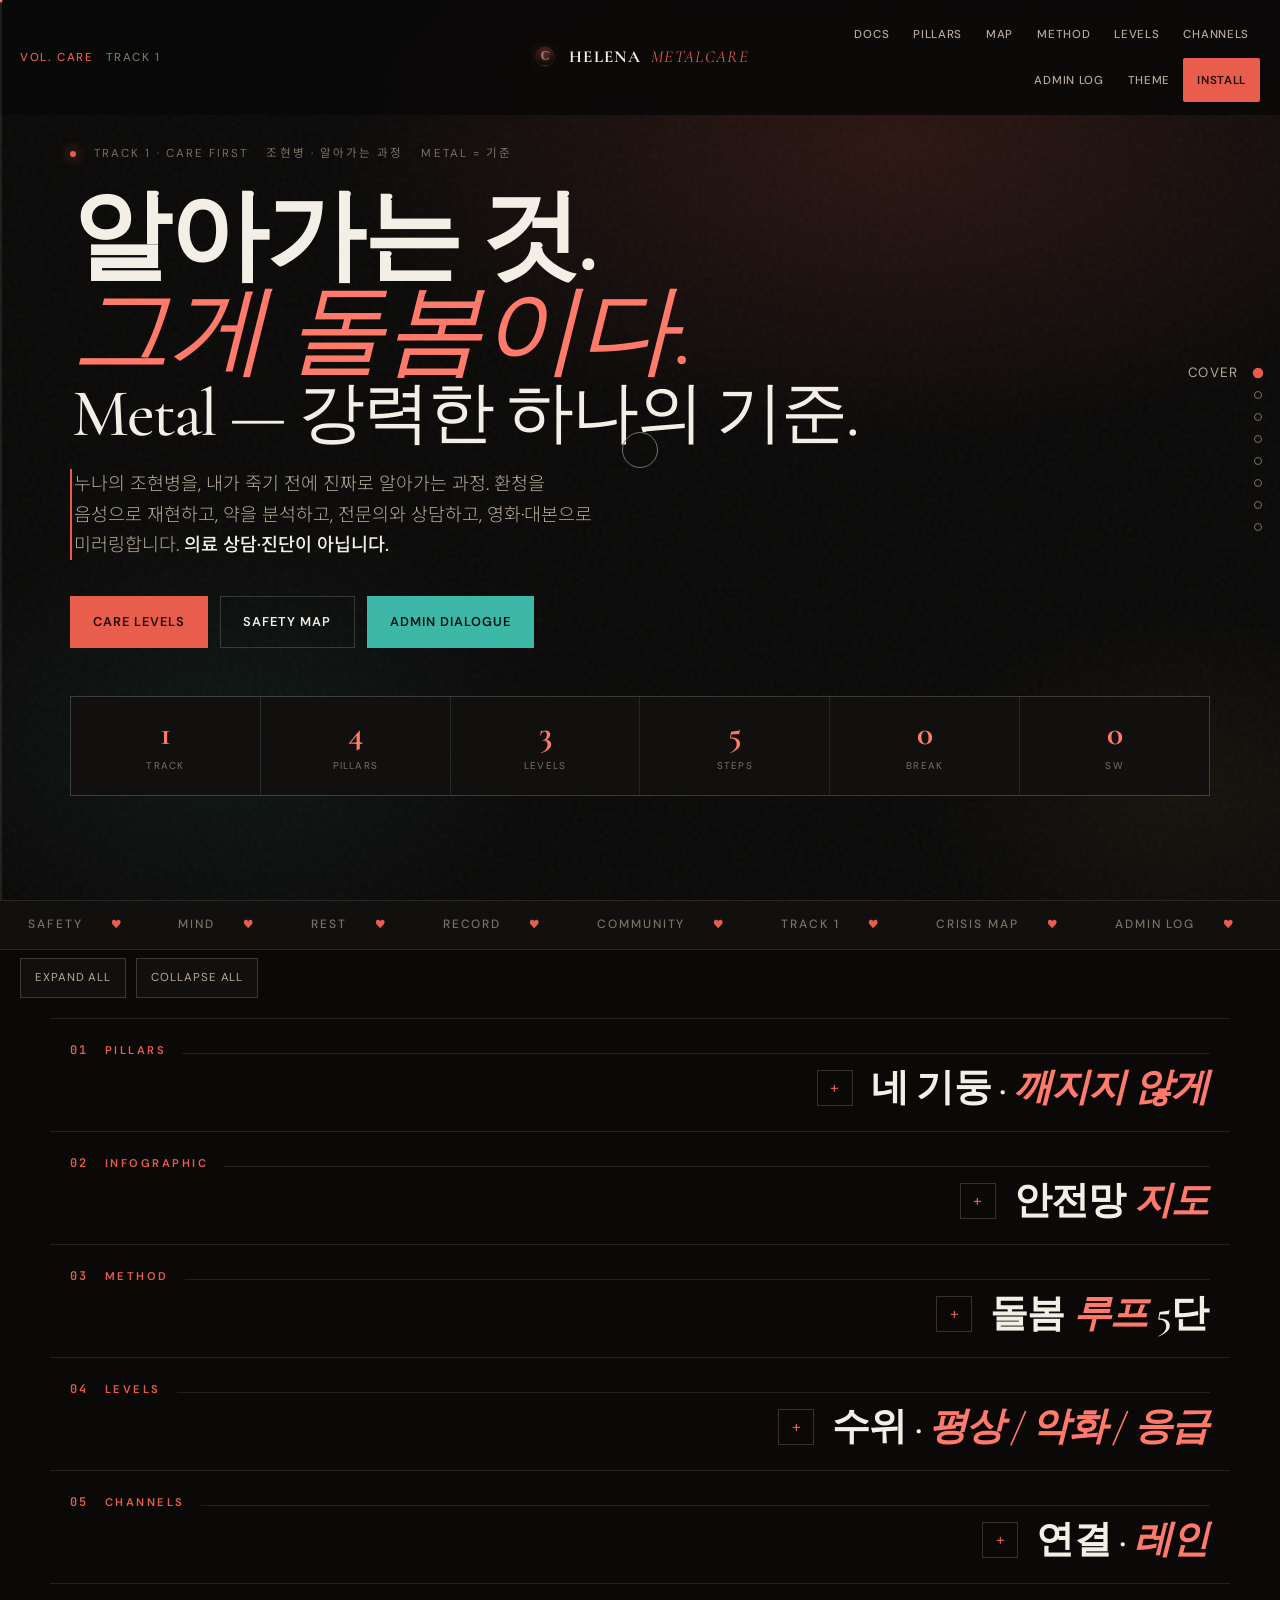
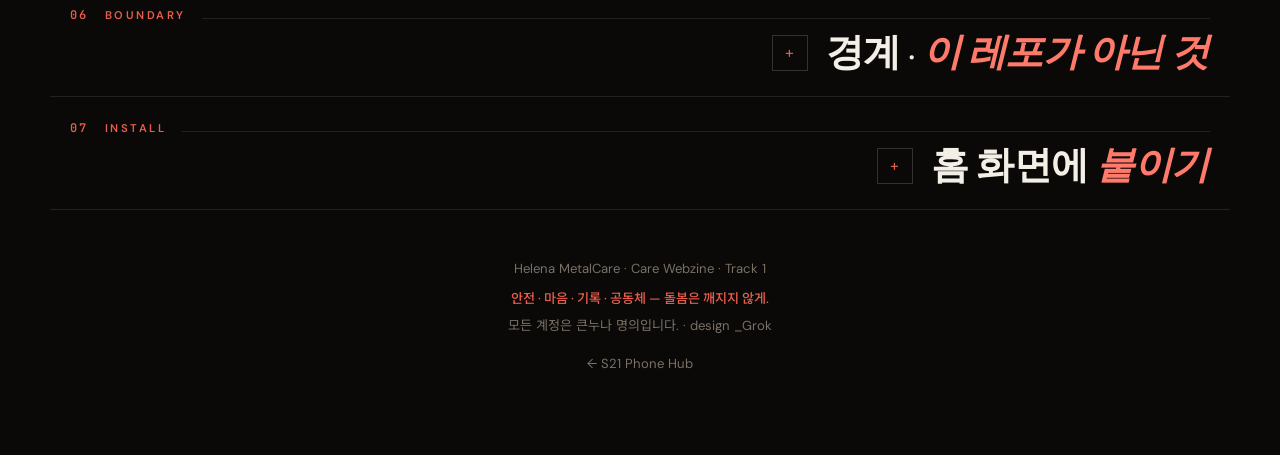
==== index.html @ 6292e877 "seo: llms.txt · robots.txt · sitemap.xml + canonical (LLM/meta 노출 배선)" ====
<!DOCTYPE html>
<html lang="ko" data-theme="dark">
<head>
<meta charset="UTF-8">
<meta name="viewport" content="width=device-width, initial-scale=1.0">
<meta name="description" content="Helena MetalCare — 누나의 조현병을 죽기 전에 진짜로 알아가는 과정. 환청을 음성으로, 약·전문의 상담·뷰티풀마인드 미러링·환자 대본. Metal = 금속처럼 강력한 하나의 기준. 의료 상담이 아닙니다.">
<meta name="theme-color" content="#0a0908" media="(prefers-color-scheme: dark)">
<meta name="theme-color" content="#f7f1e6" media="(prefers-color-scheme: light)">
<meta name="color-scheme" content="dark light">
<meta name="application-name" content="Helena MetalCare">
<meta name="mobile-web-app-capable" content="yes">
<meta name="apple-mobile-web-app-capable" content="yes">
<meta name="apple-mobile-web-app-status-bar-style" content="black-translucent">
<meta name="apple-mobile-web-app-title" content="MetalCare">
<meta name="msapplication-TileColor" content="#0a0908">
<meta name="msapplication-TileImage" content="icons/icon-192.png">
<meta property="og:title" content="Helena MetalCare — 조현병을 알아가는 웹진">
<meta property="og:description" content="누나의 조현병을 진짜로 알아가는 과정. 환청을 음성으로, 약·전문의 상담·미러링·대본. Metal = 강력한 하나의 기준. 의료 상담이 아닙니다.">
<meta property="og:image" content="https://helena751107.github.io/helena-metalcare/assets/social-preview.jpg">
<meta property="og:type" content="website">
<title>Helena MetalCare — 조현병을 알아가는 웹진</title>
<link rel="canonical" href="https://helena751107.github.io/helena-metalcare/">
<link rel="manifest" href="site.webmanifest">
<link rel="icon" href="icons/favicon-32.png" type="image/png" sizes="32x32">
<link rel="icon" href="icons/favicon-16.png" type="image/png" sizes="16x16">
<link rel="icon" href="icons/icon.svg" type="image/svg+xml">
<link rel="apple-touch-icon" href="icons/apple-touch-icon.png" sizes="180x180">
<link rel="mask-icon" href="icons/icon.svg" color="#e85d4c">
<link rel="preconnect" href="https://fonts.googleapis.com">
<link rel="preconnect" href="https://fonts.gstatic.com" crossorigin>
<link href="https://fonts.googleapis.com/css2?family=Cormorant+Garamond:ital,wght@0,400;0,600;0,700;1,400;1,600&family=DM+Sans:ital,opsz,wght@0,9..40,300;0,9..40,400;0,9..40,500;0,9..40,600;0,9..40,700;1,9..40,400&family=JetBrains+Mono:wght@400;500&family=Noto+Sans+KR:wght@300;400;500;700&display=swap" rel="stylesheet">
<style>
/* HELENA METALCARE — A-grade care webzine · coral accent · Track 1 */
:root{
  --ink:#f4efe6;--ink-dim:#b5a999;--ink-mute:#7a7064;
  --paper:#0a0908;--paper-2:#12100e;--paper-3:#1a1714;
  --rule:rgba(244,239,230,.1);--rule-strong:rgba(244,239,230,.18);
  --gold:#d4a84b;--gold-bright:#f0c75e;--coral:#e85d4c;--coral-bright:#ff7a6a;
  --teal:#3db8a8;--lilac:#8b7cf0;
  --serif:'Cormorant Garamond','Times New Roman',serif;
  --sans:'DM Sans','Noto Sans KR',system-ui,sans-serif;
  --mono:'JetBrains Mono',ui-monospace,monospace;
  --max:1180px;--ease:cubic-bezier(.16,1,.3,1);--accent:var(--coral);
}
[data-theme="light"]{
  --ink:#1a1510;--ink-dim:#5c5348;--ink-mute:#8a8074;
  --paper:#f7f1e6;--paper-2:#efe8db;--paper-3:#fffdf8;
  --rule:rgba(26,21,16,.1);--rule-strong:rgba(26,21,16,.18);
}
*,*::before,*::after{box-sizing:border-box;margin:0;padding:0}
html{scroll-behavior:smooth;-webkit-text-size-adjust:100%}
body{font-family:var(--sans);background:var(--paper);color:var(--ink);line-height:1.65;overflow-x:hidden;-webkit-font-smoothing:antialiased;cursor:none}
@media(pointer:coarse){body{cursor:auto}.cursor,.cursor-dot{display:none!important}}
a{color:inherit;text-decoration:none}
button{font:inherit;color:inherit;background:none;border:none;cursor:none}
@media(pointer:coarse){button{cursor:pointer}}
::selection{background:var(--coral);color:#1a0a08}

.cursor,.cursor-dot{position:fixed;top:0;left:0;pointer-events:none;z-index:9999;border-radius:50%;transform:translate(-50%,-50%);transition:width .25s var(--ease),height .25s var(--ease),border-color .25s;mix-blend-mode:difference}
.cursor{width:36px;height:36px;border:1px solid rgba(244,239,230,.55);opacity:.85}
.cursor.hover{width:56px;height:56px;border-color:var(--coral-bright)}
.cursor-dot{width:5px;height:5px;background:var(--coral-bright);mix-blend-mode:normal}

.spine{position:fixed;left:0;top:0;bottom:0;width:3px;z-index:200;background:var(--rule)}
.spine-fill{width:100%;height:0%;background:linear-gradient(180deg,var(--coral),var(--gold),var(--teal));transition:height .1s linear}

.masthead{position:fixed;top:0;left:0;right:0;z-index:150;display:grid;grid-template-columns:1fr auto 1fr;align-items:center;gap:12px;padding:12px clamp(14px,3vw,36px);padding-top:max(12px,env(safe-area-inset-top));padding-left:max(16px,calc(env(safe-area-inset-left,0px) + 12px));padding-right:max(16px,calc(env(safe-area-inset-right,0px) + 12px));background:color-mix(in srgb,var(--paper) 88%,transparent);backdrop-filter:blur(16px) saturate(1.2);-webkit-backdrop-filter:blur(16px) saturate(1.2);border-bottom:1px solid transparent;transition:border-color .3s;min-height:56px}
.masthead.scrolled{border-bottom-color:var(--rule)}
.mast-left{display:flex;align-items:center;gap:12px;font-size:.72rem;letter-spacing:.14em;text-transform:uppercase;color:var(--ink-mute);font-weight:500}
.mast-left .issue{color:var(--coral)}
.mast-brand{justify-self:center;font-family:var(--serif);font-size:1.05rem;font-weight:700;letter-spacing:.08em;text-transform:uppercase;white-space:nowrap;display:flex;align-items:center;gap:10px}
.mast-brand img{width:28px;height:28px;border-radius:6px}
.mast-brand em{font-style:italic;color:var(--coral);font-weight:400}
.mast-right{justify-self:end;display:flex;align-items:center;gap:2px;flex-wrap:wrap;justify-content:flex-end}
.mast-right a,.mast-right button{font-size:.72rem;letter-spacing:.06em;text-transform:uppercase;padding:10px 11px;color:var(--ink-dim);transition:color .2s;font-weight:500;min-height:44px;display:inline-flex;align-items:center;background:none;border:none;font-family:inherit;cursor:pointer}
.mast-right a:hover,.mast-right button:hover{color:var(--coral)}
.mast-cta{background:var(--coral)!important;color:#1a0a08!important;border-radius:2px;font-weight:600!important;padding:10px 14px!important}
.menu-btn{display:none;font-size:1.25rem;width:44px;height:44px;min-height:44px;border:1px solid var(--rule-strong)!important;border-radius:8px;color:var(--ink);background:var(--paper-2);z-index:160}
.nav-backdrop{display:none;position:fixed;inset:0;background:rgba(0,0,0,.5);z-index:145;opacity:0;transition:opacity .25s;border:none}
.nav-backdrop.show{display:block;opacity:1}

.chapter-rail{position:fixed;right:18px;top:50%;transform:translateY(-50%);z-index:140;display:flex;flex-direction:column;gap:14px}
.chapter-rail a{width:8px;height:8px;border-radius:50%;border:1px solid var(--ink-mute);background:transparent;position:relative;transition:.3s var(--ease)}
.chapter-rail a.on{background:var(--coral);border-color:var(--coral);transform:scale(1.3)}
.chapter-rail a span{position:absolute;right:18px;top:50%;transform:translateY(-50%);white-space:nowrap;font-size:.65rem;letter-spacing:.1em;text-transform:uppercase;color:var(--ink-mute);opacity:0;transition:.25s;pointer-events:none}
.chapter-rail a:hover span,.chapter-rail a.on span{opacity:1;color:var(--ink-dim)}

.shell{max-width:var(--max);margin:0 auto;padding:0 clamp(22px,5vw,36px);position:relative;z-index:1}
.chapter{padding:clamp(72px,12vw,120px) 0;border-top:1px solid var(--rule)}
.ch-label{display:flex;align-items:baseline;gap:16px;margin-bottom:28px;font-size:.7rem;letter-spacing:.22em;text-transform:uppercase;color:var(--coral);font-weight:600}
.ch-label .num{font-family:var(--mono);font-size:.75rem}
.ch-label .line{flex:1;height:1px;background:var(--rule)}
.ch-title{font-family:var(--serif);font-size:clamp(2.2rem,5vw,3.4rem);font-weight:600;line-height:1.1;letter-spacing:-.02em;margin-bottom:16px}
.ch-title em{font-style:italic;color:var(--coral-bright)}
.ch-deck{max-width:560px;color:var(--ink-dim);font-size:1.05rem;font-weight:300;margin-bottom:40px}

.cover{min-height:100vh;display:grid;place-items:center;position:relative;padding:100px 0 60px;overflow:hidden}
.cover-bg{position:absolute;inset:0;z-index:0;background:
  radial-gradient(ellipse 80% 60% at 70% 16%,rgba(232,93,76,.15),transparent 55%),
  radial-gradient(ellipse 50% 50% at 18% 82%,rgba(61,184,168,.08),transparent 50%),
  radial-gradient(ellipse 40% 40% at 92% 88%,rgba(212,168,75,.06),transparent 50%)}
.cover-noise{position:absolute;inset:0;opacity:.04;z-index:0;pointer-events:none;background-image:url("data:image/svg+xml,%3Csvg viewBox='0 0 200 200' xmlns='http://www.w3.org/2000/svg'%3E%3Cfilter id='n'%3E%3CfeTurbulence type='fractalNoise' baseFrequency='0.9' numOctaves='4' stitchTiles='stitch'/%3E%3C/filter%3E%3Crect width='100%25' height='100%25' filter='url(%23n)'/%3E%3C/svg%3E")}
.cover-inner{position:relative;z-index:1;width:100%;max-width:var(--max);margin:0 auto;padding:0 clamp(22px,5vw,36px)}
.cover-kicker{display:flex;flex-wrap:wrap;gap:10px 18px;align-items:center;font-size:.72rem;letter-spacing:.18em;text-transform:uppercase;color:var(--ink-mute);margin-bottom:28px}
.cover-kicker .dot{width:6px;height:6px;border-radius:50%;background:var(--coral);box-shadow:0 0 12px var(--coral);animation:blink 2s infinite}
@keyframes blink{50%{opacity:.35}}
.cover h1{font-family:var(--serif);font-weight:700;font-size:clamp(2.6rem,9.5vw,6.2rem);line-height:.94;letter-spacing:-.03em;margin-bottom:24px}
.cover h1 .thin{font-weight:400;font-style:italic;color:var(--coral-bright);display:block}
.cover h1 .line2{display:block;font-size:.68em;font-weight:500;margin-top:.06em}
.cover-sub{max-width:540px;font-size:clamp(1rem,2vw,1.15rem);color:var(--ink-dim);font-weight:300;margin-bottom:36px;border-left:2px solid var(--coral);padding-left:18px}
.cover-cta{display:flex;flex-wrap:wrap;gap:12px;margin-bottom:48px}
.btn{display:inline-flex;align-items:center;gap:8px;padding:14px 22px;font-size:.8rem;font-weight:600;letter-spacing:.08em;text-transform:uppercase;border:1px solid var(--rule-strong);transition:.35s var(--ease);background:transparent;color:var(--ink)}
.btn-solid{background:var(--coral);color:#1a0a08;border-color:var(--coral)}
.btn-solid:hover{filter:brightness(1.08);transform:translateY(-2px)}
.btn-line:hover{border-color:var(--coral);color:var(--coral);transform:translateY(-2px)}
.btn-soft{background:color-mix(in srgb,var(--coral) 14%,var(--paper-2));border-color:color-mix(in srgb,var(--coral) 40%,var(--rule))}
.btn-teal{background:var(--teal);color:#041210;border-color:var(--teal)}

.cover-stats{display:grid;grid-template-columns:repeat(6,1fr);gap:1px;background:var(--rule);border:1px solid var(--rule)}
.cover-stats .s{background:var(--paper-2);padding:20px 10px;text-align:center;transition:background .3s}
.cover-stats .s:hover{background:var(--paper-3)}
.cover-stats .v{font-family:var(--serif);font-size:clamp(1.5rem,3vw,2.1rem);font-weight:700;color:var(--coral-bright);line-height:1}
.cover-stats .l{font-size:.62rem;letter-spacing:.12em;text-transform:uppercase;color:var(--ink-mute);margin-top:8px}

.marquee-wrap{overflow:hidden;border-block:1px solid var(--rule);background:var(--paper-2);padding:14px 0}
.marquee{display:flex;width:max-content;animation:marquee 44s linear infinite;font-size:.75rem;letter-spacing:.16em;text-transform:uppercase;color:var(--ink-mute);font-weight:500}
.marquee span{padding:0 28px;white-space:nowrap}
.marquee span::after{content:'♥';margin-left:28px;color:var(--coral);font-size:.65rem;vertical-align:middle}
@keyframes marquee{to{transform:translateX(-50%)}}

.g2{display:grid;grid-template-columns:1fr 1fr;gap:20px}
.g3{display:grid;grid-template-columns:repeat(3,1fr);gap:18px}
.g4{display:grid;grid-template-columns:repeat(4,1fr);gap:14px}

.pillar{background:var(--paper-2);border:1px solid var(--rule);padding:26px;cursor:none;transition:.4s var(--ease);position:relative;overflow:hidden}
@media(pointer:coarse){.pillar{cursor:pointer}}
.pillar::before{content:'';position:absolute;left:0;top:0;bottom:0;width:3px;background:var(--pc,var(--coral));opacity:.85}
.pillar:hover,.pillar.active{border-color:var(--pc,var(--coral));transform:translateY(-6px);box-shadow:0 28px 50px rgba(0,0,0,.35)}
.pillar .code{font-size:.65rem;letter-spacing:.16em;text-transform:uppercase;font-weight:700;color:var(--pc,var(--coral));margin-bottom:10px}
.pillar h3{font-family:var(--serif);font-size:1.55rem;font-weight:600;margin-bottom:10px}
.pillar p{color:var(--ink-dim);font-size:.9rem;font-weight:300;margin-bottom:14px}
.pillar ul{margin:0 0 0 1.05em;color:var(--ink-dim);font-size:.85rem;font-weight:300}
.pillar li{margin-bottom:5px}
.meter{margin-top:16px}
.meter-label{display:flex;justify-content:space-between;font-size:.68rem;letter-spacing:.08em;text-transform:uppercase;color:var(--ink-mute);margin-bottom:6px}
.meter-bar{height:4px;background:var(--rule);overflow:hidden}
.meter-fill{height:100%;width:0;background:var(--pc,var(--coral));transition:width 1.2s var(--ease)}

.infograph-box{background:var(--paper-2);border:1px solid var(--rule);padding:clamp(20px,4vw,36px);position:relative}
.infograph-box .hint{position:absolute;top:14px;right:16px;font-size:.65rem;letter-spacing:.1em;text-transform:uppercase;color:var(--ink-mute)}
.svg-arch{width:100%;height:auto;display:block;max-height:440px}
.svg-arch .node rect{transition:fill .3s,stroke .3s,filter .3s}
.svg-arch .node:hover rect,.svg-arch .node.active rect{fill:rgba(232,93,76,.14);stroke:var(--coral);filter:drop-shadow(0 0 8px rgba(232,93,76,.35))}
.svg-arch .node:hover text,.svg-arch .node.active text{fill:var(--coral-bright)}
.svg-arch .flow{stroke-dasharray:6 6;animation:dash 16s linear infinite}
@keyframes dash{to{stroke-dashoffset:-120}}
.tooltip{position:absolute;pointer-events:none;z-index:10;background:var(--paper-3);border:1px solid var(--coral);padding:12px 14px;max-width:270px;opacity:0;transform:translateY(6px);transition:opacity .2s,transform .2s;font-size:.82rem;box-shadow:0 12px 40px rgba(0,0,0,.4)}
.tooltip.show{opacity:1;transform:none}
.tooltip strong{display:block;font-family:var(--serif);font-size:1.05rem;margin-bottom:4px;color:var(--coral-bright)}
.tooltip span{color:var(--ink-dim);font-weight:300;line-height:1.45}

.method-steps{display:grid;grid-template-columns:repeat(5,1fr);gap:10px;margin-bottom:28px}
.m-step{background:var(--paper-2);border:1px solid var(--rule);padding:18px 14px;transition:.35s var(--ease);cursor:none;min-height:140px}
@media(pointer:coarse){.m-step{cursor:pointer}}
.m-step:hover,.m-step.active{border-color:var(--coral);transform:translateY(-4px);box-shadow:0 16px 40px rgba(0,0,0,.3)}
.m-step .n{font-family:var(--serif);font-size:1.8rem;color:var(--coral);line-height:1;margin-bottom:8px}
.m-step .en{font-family:var(--mono);font-size:.65rem;letter-spacing:.1em;text-transform:uppercase;color:var(--ink-mute);margin-bottom:6px}
.m-step .ko{font-weight:600;font-size:.95rem;margin-bottom:8px}
.m-step .d{font-size:.78rem;color:var(--ink-dim);font-weight:300;line-height:1.45}
.method-panel{background:var(--paper-2);border:1px solid var(--rule);padding:28px;min-height:150px;border-left:3px solid var(--coral)}
.method-panel h3{font-family:var(--serif);font-size:1.5rem;margin-bottom:10px}
.method-panel p{color:var(--ink-dim);font-weight:300;font-size:.95rem}

.tier{display:grid;grid-template-columns:repeat(3,1fr);gap:14px}
.tier-card{background:var(--paper-2);border:1px solid var(--rule);padding:24px;transition:.35s var(--ease);position:relative}
.tier-card:hover{transform:translateY(-4px);border-color:var(--tc,var(--coral))}
.tier-card .lv{font-family:var(--mono);font-size:.7rem;letter-spacing:.14em;text-transform:uppercase;color:var(--tc,var(--coral));font-weight:700;margin-bottom:10px}
.tier-card h3{font-family:var(--serif);font-size:1.4rem;margin-bottom:10px}
.tier-card p{color:var(--ink-dim);font-weight:300;font-size:.9rem;margin-bottom:12px}
.tier-card ul{margin:0 0 0 1.05em;color:var(--ink-dim);font-size:.85rem;font-weight:300}
.tier-card li{margin-bottom:5px}

.chan{background:var(--paper-2);border:1px solid var(--rule);padding:24px;transition:.35s var(--ease);display:flex;flex-direction:column;gap:12px}
.chan:hover{border-color:var(--coral);transform:translateY(-4px);box-shadow:0 20px 48px rgba(0,0,0,.3)}
.chan .eyebrow{font-size:.65rem;letter-spacing:.14em;text-transform:uppercase;color:var(--coral);font-weight:600}
.chan h3{font-family:var(--serif);font-size:1.45rem;font-weight:600}
.chan p{color:var(--ink-dim);font-weight:300;font-size:.9rem;flex:1}
.chan .link{font-size:.75rem;letter-spacing:.08em;text-transform:uppercase;font-weight:600;color:var(--coral-bright)}

.ed-card{background:var(--paper-2);border:1px solid var(--rule);padding:28px;transition:.35s var(--ease)}
.ed-card:hover{border-color:var(--rule-strong);transform:translateY(-3px)}
.ed-card .eyebrow{font-size:.65rem;letter-spacing:.16em;text-transform:uppercase;color:var(--coral);margin-bottom:12px;font-weight:600}
.ed-card h3{font-family:var(--serif);font-size:1.5rem;font-weight:600;margin-bottom:12px}
.ed-card p{color:var(--ink-dim);font-weight:300;font-size:.95rem}
.tag{font-size:.65rem;letter-spacing:.06em;text-transform:uppercase;padding:4px 10px;border:1px solid var(--rule);color:var(--ink-mute);font-weight:500;display:inline-block}
.tag.coral{border-color:rgba(232,93,76,.45);color:var(--coral)}
.tag.ok{border-color:rgba(61,184,168,.4);color:var(--teal)}
.tag.gold{border-color:rgba(212,168,75,.45);color:var(--gold)}
.tag.hot{border-color:rgba(232,93,76,.55);color:var(--coral-bright)}

.ibar{display:flex;flex-direction:column;gap:12px;margin-top:18px}
.ibar-row{display:grid;grid-template-columns:110px 1fr 48px;gap:12px;align-items:center}
.ibar-row .n{color:var(--ink-mute);text-align:right;font-size:.72rem}
.ibar-row .t{height:6px;background:var(--rule);overflow:hidden}
.ibar-row .f{height:100%;width:0;transition:width 1.4s var(--ease)}
.ibar-row .p{font-family:var(--mono);font-size:.72rem;color:var(--ink-dim)}

.pulse-ring{width:120px;height:120px;border-radius:50%;border:2px solid color-mix(in srgb,var(--coral) 40%,transparent);margin:0 auto 20px;display:grid;place-items:center;position:relative}
.pulse-ring::before{content:'';position:absolute;inset:-10px;border-radius:50%;border:1px solid color-mix(in srgb,var(--coral) 25%,transparent);animation:pulse 2.4s ease-out infinite}
.pulse-ring span{font-family:var(--serif);font-size:1.4rem;color:var(--coral-bright)}
@keyframes pulse{0%{transform:scale(.85);opacity:.8}100%{transform:scale(1.25);opacity:0}}

.install-box{background:var(--paper-2);border:1px solid var(--rule);padding:28px;display:grid;gap:16px}
.install-box code{font-family:var(--mono);font-size:.85rem;color:var(--coral);background:var(--paper);padding:14px 16px;border:1px solid var(--rule);display:block;overflow-x:auto}
.eco-bar{display:flex;flex-wrap:wrap;gap:8px;margin-top:20px;padding:14px;border:1px dashed var(--rule);background:var(--paper-2)}
.eco-bar a{font-size:.72rem;letter-spacing:.08em;text-transform:uppercase;color:var(--ink-mute);padding:8px 12px;min-height:36px;display:inline-flex;align-items:center}
.eco-bar a:hover,.eco-bar a.on{color:var(--coral)}
.note{margin-top:28px;padding:16px 18px;border:1px solid var(--rule-strong);background:color-mix(in srgb,var(--coral) 8%,var(--paper-2));font-size:.88rem;color:var(--ink-dim);font-weight:300}
.note strong{color:var(--coral-bright);font-weight:600}

.reveal{opacity:0;transform:translateY(28px);transition:opacity .7s var(--ease),transform .7s var(--ease)}
.reveal.in{opacity:1;transform:none}
.reveal-d1{transition-delay:.08s}.reveal-d2{transition-delay:.16s}.reveal-d3{transition-delay:.24s}

.site-foot{border-top:1px solid var(--rule);padding:48px 0 80px;text-align:center;color:var(--ink-mute);font-size:.82rem}
.site-foot .gold{color:var(--coral);margin-top:8px;font-weight:500}
.to-top{position:fixed;right:18px;bottom:22px;z-index:160;width:44px;height:44px;border:1px solid var(--rule-strong);background:var(--paper-2);border-radius:50%;opacity:0;pointer-events:none;transition:.3s;color:var(--ink);display:grid;place-items:center;font-size:1.1rem}
.to-top.show{opacity:1;pointer-events:auto}

@media(max-width:900px){
  .g3,.g4,.tier,.cover-stats{grid-template-columns:repeat(2,1fr)}
  .method-steps{grid-template-columns:repeat(2,1fr)}
  .method-steps .m-step:last-child{grid-column:1/-1}
  .chapter-rail{display:none}
  .menu-btn{display:grid;place-items:center}
  .masthead{grid-template-columns:1fr auto}
  .mast-brand{justify-self:start}
  .mast-left{display:none}
  .mast-right{position:fixed;top:0;right:0;bottom:0;width:min(300px,86vw);background:var(--paper-2);border-left:1px solid var(--rule);flex-direction:column;align-items:stretch;justify-content:flex-start;padding:72px 16px 24px;gap:4px;transform:translateX(105%);transition:transform .3s var(--ease);z-index:155}
  .mast-right.open{transform:translateX(0)}
  .mast-right a,.mast-right button{justify-content:flex-start;width:100%;padding:14px 12px}
}
@media(max-width:640px){
  .g2,.g3,.g4,.tier{grid-template-columns:1fr}
  .cover-stats{grid-template-columns:repeat(2,1fr)}
  .method-steps{grid-template-columns:1fr}
  .method-steps .m-step:last-child{grid-column:auto}
  .cover h1{font-size:clamp(2.3rem,11vw,3.3rem)}
  .ibar-row{grid-template-columns:88px 1fr 40px}
  .infograph-box .hint{display:none}
}
@media(prefers-reduced-motion:reduce){
  .marquee,.svg-arch .flow,.reveal,.pulse-ring::before{animation:none!important;transition:none!important}
  .reveal{opacity:1;transform:none}
}

/* —— Chapter accordion (default collapsed) —— */
.acc-toolbar{display:flex;gap:10px;flex-wrap:wrap;margin:8px 0 20px}
.acc-toolbar button{min-height:40px;padding:8px 14px;border:1px solid var(--rule-strong,var(--rule2,rgba(244,239,230,.18)));background:var(--paper-2);color:var(--ink-dim);font-size:.72rem;letter-spacing:.08em;text-transform:uppercase;cursor:pointer;font-family:inherit;transition:.25s}
.acc-toolbar button:hover{border-color:var(--accent,var(--gold));color:var(--ink)}
section.chapter.acc{border-top:1px solid var(--rule);padding:0}
section.chapter.acc .acc-head{width:100%;display:grid;grid-template-columns:1fr auto;grid-template-rows:auto auto;gap:6px 16px;align-items:center;text-align:left;padding:22px 0;min-height:64px;background:none;border:none;color:inherit;font:inherit;cursor:pointer}
section.chapter.acc .acc-head .ch-label{grid-column:1/-1;margin-bottom:0;pointer-events:none}
section.chapter.acc .acc-head .ch-title{margin:0;pointer-events:none;font-size:clamp(1.6rem,4vw,2.4rem)}
section.chapter.acc .acc-ico{width:36px;height:36px;border:1px solid var(--rule-strong,var(--rule2,rgba(244,239,230,.18)));display:grid;place-items:center;color:var(--accent,var(--gold));transition:transform .3s var(--ease);grid-row:2;justify-self:end}
section.chapter.acc .acc-head[aria-expanded="true"] .acc-ico{transform:rotate(45deg);background:color-mix(in srgb,var(--accent,var(--gold)) 15%,transparent)}
section.chapter.acc .acc-panel{display:grid;grid-template-rows:0fr;transition:grid-template-rows .4s var(--ease)}
section.chapter.acc .acc-panel > .acc-inner{overflow:hidden;min-height:0;opacity:0;transition:opacity .3s,padding .3s;padding-bottom:0}
section.chapter.acc .acc-panel.open{grid-template-rows:1fr}
section.chapter.acc .acc-panel.open > .acc-inner{opacity:1;padding-bottom:clamp(36px,6vw,72px)}
@media(max-width:640px){section.chapter.acc .acc-head .ch-title{font-size:1.35rem}}


/* —— Mobile readability: keep text clear of left spine + edge clip —— */
:root { --gutter: max(20px, calc(env(safe-area-inset-left, 0px) + 14px)); --gutter-r: max(20px, calc(env(safe-area-inset-right, 0px) + 14px)); }
.spine { width: 2px !important; opacity: .9; pointer-events: none; }
.shell,
.cover-inner,
.acc-toolbar.shell,
.acc-toolbar {
  padding-left: var(--gutter) !important;
  padding-right: var(--gutter-r) !important;
  box-sizing: border-box;
}
.masthead {
  padding-left: var(--gutter) !important;
  padding-right: var(--gutter-r) !important;
}
.mast-brand { padding-left: 0; margin-left: 0; }
.mast-left { padding-left: 0; }
.cover h1,
.ch-title,
.cover-sub,
.ch-deck {
  overflow-wrap: anywhere;
  word-break: keep-all;
  padding-inline: 2px; /* negative letter-spacing can clip first glyph */
}
.cover h1 { letter-spacing: -0.02em; } /* slightly less aggressive than -0.03 */
.marquee-wrap { margin-inline: 0; }
.acc-head { padding-left: 2px; padding-right: 2px; }
.to-top {
  right: max(14px, env(safe-area-inset-right, 0px)) !important;
  bottom: max(18px, env(safe-area-inset-bottom, 0px)) !important;
}
@media (max-width: 640px) {
  :root { --gutter: max(22px, calc(env(safe-area-inset-left, 0px) + 16px)); --gutter-r: max(22px, calc(env(safe-area-inset-right, 0px) + 16px)); }
  .cover h1 { font-size: clamp(2.1rem, 10.5vw, 3.2rem); line-height: 1.02; }
  .cover-stats { margin-inline: 0; }
  .keys { max-width: 100%; }
  .infograph-box { padding-left: 14px; padding-right: 14px; overflow-x: auto; -webkit-overflow-scrolling: touch; }
  .svg-arch { min-width: 520px; } /* allow pan instead of crush */
  .chapter-rail { display: none !important; }
}

</style>
</head>
<body>
<div class="cursor" id="cursor" aria-hidden="true"></div>
<div class="cursor-dot" id="cursorDot" aria-hidden="true"></div>
<div class="spine" aria-hidden="true"><div class="spine-fill" id="spineFill"></div></div>
<button type="button" class="to-top" id="toTop" aria-label="맨 위로">↑</button>

<header class="masthead" id="masthead">
  <div class="mast-left"><span class="issue">Vol. Care</span><span>Track 1</span></div>
  <a class="mast-brand" href="./" data-cursor>
    <img src="icons/favicon-32.png" width="28" height="28" alt="">
    Helena <em>MetalCare</em>
  </a>
  <div style="justify-self:end;display:flex;align-items:center;gap:8px">
    <button type="button" class="menu-btn" id="menuBtn" aria-label="메뉴" aria-expanded="false">☰</button>
    <nav class="mast-right" id="mastRight">
      <a href="pages/" data-cursor>Docs</a>
      <a href="#pillars" data-cursor>Pillars</a>
      <a href="#map" data-cursor>Map</a>
      <a href="#method" data-cursor>Method</a>
      <a href="#crisis" data-cursor>Levels</a>
      <a href="#channels" data-cursor>Channels</a>
      <a href="https://helena751107.github.io/helana_log/" data-cursor>Admin Log</a>
      <button type="button" id="themeBtn" data-cursor>Theme</button>
      <a class="mast-cta" href="#install" data-cursor>Install</a>
    </nav>
  </div>
</header>
<div class="nav-backdrop" id="navBackdrop"></div>

<nav class="chapter-rail" aria-label="챕터">
  <a href="#cover" data-ch="cover" class="on"><span>Cover</span></a>
  <a href="#pillars" data-ch="pillars"><span>Pillars</span></a>
  <a href="#map" data-ch="map"><span>Map</span></a>
  <a href="#method" data-ch="method"><span>Method</span></a>
  <a href="#crisis" data-ch="crisis"><span>Levels</span></a>
  <a href="#channels" data-ch="channels"><span>Channels</span></a>
  <a href="#boundary" data-ch="boundary"><span>Boundary</span></a>
  <a href="#install" data-ch="install"><span>Install</span></a>
</nav>

<section class="cover" id="cover">
  <div class="cover-bg"></div>
  <div class="cover-noise"></div>
  <div class="cover-inner">
    <div class="cover-kicker">
      <span class="dot"></span>
      <span>Track 1 · Care first</span>
      <span>조현병 · 알아가는 과정</span>
      <span>Metal = 기준</span>
    </div>
    <h1>
      알아가는 것.
      <span class="thin">그게 돌봄이다.</span>
      <span class="line2">Metal — 강력한 하나의 기준.</span>
    </h1>
    <p class="cover-sub">
      누나의 조현병을, 내가 죽기 전에 진짜로 알아가는 과정.
      환청을 음성으로 재현하고, 약을 분석하고, 전문의와 상담하고,
      영화·대본으로 미러링합니다.
      <strong style="color:var(--ink);font-weight:500">의료 상담·진단이 아닙니다.</strong>
    </p>
    <div class="cover-cta">
      <a class="btn btn-solid" href="#crisis" data-cursor>Care levels</a>
      <a class="btn btn-line" href="#map" data-cursor>Safety map</a>
      <a class="btn btn-teal" href="https://helena751107.github.io/helana_log/" data-cursor>Admin dialogue</a>
    </div>
    <div class="cover-stats">
      <div class="s"><div class="v" data-count="1">0</div><div class="l">Track</div></div>
      <div class="s"><div class="v" data-count="4">0</div><div class="l">Pillars</div></div>
      <div class="s"><div class="v" data-count="3">0</div><div class="l">Levels</div></div>
      <div class="s"><div class="v" data-count="5">0</div><div class="l">Steps</div></div>
      <div class="s"><div class="v" data-count="0">0</div><div class="l">Break</div></div>
      <div class="s"><div class="v" data-count="0">0</div><div class="l">SW</div></div>
    </div>
  </div>
</section>

<div class="marquee-wrap" aria-hidden="true">
  <div class="marquee">
    <span>Safety</span><span>Mind</span><span>Rest</span><span>Record</span><span>Community</span><span>Track 1</span><span>Crisis map</span><span>Admin Log</span><span>Care Daemon</span><span>MetalCare</span><span>큰누나</span>
    <span>Safety</span><span>Mind</span><span>Rest</span><span>Record</span><span>Community</span><span>Track 1</span><span>Crisis map</span><span>Admin Log</span><span>Care Daemon</span><span>MetalCare</span><span>큰누나</span>
  </div>
</div>

<main>
<section class="chapter shell" id="pillars">
  <div class="ch-label"><span class="num">01</span><span>Pillars</span><span class="line"></span></div>
  <h2 class="ch-title">네 기둥 · <em>깨지지 않게</em></h2>
  <p class="ch-deck">카드를 누르면 무게가 채워집니다. 소망(트랙2)보다 돌봄이 먼저입니다.</p>
  <div class="g2">
    <article class="pillar reveal active" data-cursor style="--pc:var(--coral)" data-w="96">
      <div class="code">01 · Safety</div>
      <h3>안전</h3>
      <p>위기 연락 · 문단속 · 약 · 화기. 가정 물리 안전이 1순위.</p>
      <ul><li>평상 / 악화 / 응급 3단</li><li>공식 번호 우선 (센터·119)</li><li>행정 대화록 DW와 연결</li></ul>
      <div class="meter"><div class="meter-label"><span>Priority</span><span>96%</span></div><div class="meter-bar"><div class="meter-fill" data-w="96"></div></div></div>
    </article>
    <article class="pillar reveal reveal-d1" data-cursor style="--pc:var(--teal)" data-w="88">
      <div class="code">02 · Mind</div>
      <h3>마음</h3>
      <p>보호자·당사자 정서 부하. 진단이 아니라 관찰·휴식 신호.</p>
      <ul><li> burndown 신호 체크</li><li>수면·식사 한 줄 로그</li><li>전문가 연계는 창구로</li></ul>
      <div class="meter"><div class="meter-label"><span>Priority</span><span>88%</span></div><div class="meter-bar"><div class="meter-fill" data-w="88"></div></div></div>
    </article>
    <article class="pillar reveal reveal-d2" data-cursor style="--pc:var(--gold)" data-w="84">
      <div class="code">03 · Record</div>
      <h3>기록</h3>
      <p>무슨 일이 있었는지. Fact만. 원망 일기가 아니라 재사용 재료.</p>
      <ul><li>세션 카드 3줄</li><li>helana_log 행정 축과 교차</li><li>민감정보 금지</li></ul>
      <div class="meter"><div class="meter-label"><span>Priority</span><span>84%</span></div><div class="meter-bar"><div class="meter-fill" data-w="84"></div></div></div>
    </article>
    <article class="pillar reveal reveal-d3" data-cursor style="--pc:var(--lilac)" data-w="80">
      <div class="code">04 · Community</div>
      <h3>공동체</h3>
      <p>혼자가 아닌 자리. Discord·Telegram 보고 레인. 소란보다 예의.</p>
      <ul><li>S21 Discord 로비</li><li>telegram/ 봇 레인</li><li>핸드오프 예의</li></ul>
      <div class="meter"><div class="meter-label"><span>Priority</span><span>80%</span></div><div class="meter-bar"><div class="meter-fill" data-w="80"></div></div></div>
    </article>
  </div>
</section>

<section class="chapter shell" id="map">
  <div class="ch-label"><span class="num">02</span><span>Infographic</span><span class="line"></span></div>
  <h2 class="ch-title">안전망 <em>지도</em></h2>
  <p class="ch-deck">노드를 호버·탭하세요. 돌봄은 창구·가정·기록이 동시에 움직입니다.</p>
  <div class="infograph-box reveal" id="archBox">
    <span class="hint">Hover / tap nodes</span>
    <div class="tooltip" id="archTip"></div>
    <svg class="svg-arch" viewBox="0 0 960 420" role="img" aria-label="돌봄 안전망 지도">
      <defs>
        <linearGradient id="cg" x1="0" y1="0" x2="1" y2="1"><stop offset="0%" stop-color="#e85d4c"/><stop offset="100%" stop-color="#ff7a6a"/></linearGradient>
      </defs>
      <path class="flow" d="M180 100 C300 100, 320 200, 480 200" fill="none" stroke="#e85d4c" stroke-width="1.5" opacity=".55"/>
      <path class="flow" d="M480 80 C480 120, 480 160, 480 200" fill="none" stroke="#3db8a8" stroke-width="1.5" opacity=".5"/>
      <path class="flow" d="M780 100 C660 100, 640 200, 480 200" fill="none" stroke="#d4a84b" stroke-width="1.5" opacity=".5"/>
      <path class="flow" d="M480 250 C360 300, 260 320, 180 345" fill="none" stroke="#8b7cf0" stroke-width="1.2" opacity=".45"/>
      <path class="flow" d="M480 250 C600 300, 700 320, 780 345" fill="none" stroke="#3db8a8" stroke-width="1.2" opacity=".45"/>
      <path class="flow" d="M480 250 C480 300, 480 320, 480 360" fill="none" stroke="#e85d4c" stroke-width="1.2" opacity=".4"/>

      <g class="node" data-tip="가정 Home|당사자·보호자·하루 동선. 모든 안전의 무대." data-cursor>
        <rect x="60" y="55" width="240" height="90" rx="10" fill="#12100e" stroke="#e85d4c" stroke-width="1.5"/>
        <text x="180" y="100" text-anchor="middle" fill="#e85d4c" font-family="DM Sans,sans-serif" font-size="15" font-weight="600">가정 Home</text>
        <text x="180" y="122" text-anchor="middle" fill="#7a7064" font-family="DM Sans,sans-serif" font-size="12">Day · Bodies</text>
      </g>
      <g class="node" data-tip="마음 Mind|부하 신호·휴식. 진단 대신 관찰." data-cursor>
        <rect x="360" y="30" width="240" height="90" rx="10" fill="#12100e" stroke="#3db8a8" stroke-width="1.5"/>
        <text x="480" y="75" text-anchor="middle" fill="#3db8a8" font-family="DM Sans,sans-serif" font-size="15" font-weight="600">마음 Mind</text>
        <text x="480" y="97" text-anchor="middle" fill="#7a7064" font-family="DM Sans,sans-serif" font-size="12">Load · Rest</text>
      </g>
      <g class="node" data-tip="창구 Clinic/Admin|정신건강·행정·의료 공식 경로." data-cursor>
        <rect x="660" y="55" width="240" height="90" rx="10" fill="#12100e" stroke="#d4a84b" stroke-width="1.5"/>
        <text x="780" y="100" text-anchor="middle" fill="#d4a84b" font-family="DM Sans,sans-serif" font-size="15" font-weight="600">창구 Official</text>
        <text x="780" y="122" text-anchor="middle" fill="#7a7064" font-family="DM Sans,sans-serif" font-size="12">Center · 119</text>
      </g>

      <g class="node" data-tip="MetalCare|트랙1 허브. 돌봄이 깨지지 않게." data-cursor>
        <rect x="300" y="180" width="360" height="100" rx="12" fill="#140c0b" stroke="url(#cg)" stroke-width="2"/>
        <text x="480" y="228" text-anchor="middle" fill="#f4efe6" font-family="Cormorant Garamond,serif" font-size="28" font-weight="600">HELENA METALCARE</text>
        <text x="480" y="254" text-anchor="middle" fill="#7a7064" font-family="DM Sans,sans-serif" font-size="12">Track 1 · Do not break</text>
      </g>

      <g class="node" data-tip="Admin Log|helana_log 행정 대화록. DW·BL·DC." data-cursor>
        <rect x="60" y="320" width="240" height="64" rx="8" fill="#12100e" stroke="#3db8a8" stroke-width="1.2"/>
        <text x="180" y="358" text-anchor="middle" fill="#3db8a8" font-family="DM Sans,sans-serif" font-size="14" font-weight="600">Admin Log</text>
      </g>
      <g class="node" data-tip="Care Daemon|폰 돌봄 데몬·헬스 체크. S21 Hub." data-cursor>
        <rect x="360" y="330" width="240" height="64" rx="8" fill="#12100e" stroke="#e85d4c" stroke-width="1.2"/>
        <text x="480" y="368" text-anchor="middle" fill="#e85d4c" font-family="DM Sans,sans-serif" font-size="14" font-weight="600">Care Daemon</text>
      </g>
      <g class="node" data-tip="Community|Discord·Telegram. 예의 있는 보고." data-cursor>
        <rect x="660" y="320" width="240" height="64" rx="8" fill="#12100e" stroke="#8b7cf0" stroke-width="1.2"/>
        <text x="780" y="358" text-anchor="middle" fill="#8b7cf0" font-family="DM Sans,sans-serif" font-size="14" font-weight="600">Community</text>
      </g>
    </svg>
  </div>
</section>

<section class="chapter shell" id="method">
  <div class="ch-label"><span class="num">03</span><span>Method</span><span class="line"></span></div>
  <h2 class="ch-title">돌봄 <em>루프</em> 5단</h2>
  <p class="ch-deck">단계를 누르면 패널이 바뀝니다. 위기 때는 루프를 건너뛰고 공식 경로로.</p>
  <div class="method-steps">
    <div class="m-step active reveal" data-m="0" data-cursor><div class="n">01</div><div class="en">Scan</div><div class="ko">살피기</div><div class="d">몸·집·약·문.</div></div>
    <div class="m-step reveal reveal-d1" data-m="1" data-cursor><div class="n">02</div><div class="en">Level</div><div class="ko">수위</div><div class="d">평상·악화·응급.</div></div>
    <div class="m-step reveal reveal-d2" data-m="2" data-cursor><div class="n">03</div><div class="en">Act</div><div class="ko">행동</div><div class="d">한 가지만.</div></div>
    <div class="m-step reveal reveal-d3" data-m="3" data-cursor><div class="n">04</div><div class="en">Note</div><div class="ko">기록</div><div class="d">Fact 3줄.</div></div>
    <div class="m-step reveal" data-m="4" data-cursor><div class="n">05</div><div class="en">Rest</div><div class="ko">쉼</div><div class="d">보호자도 사람.</div></div>
  </div>
  <div class="method-panel reveal" id="methodPanel">
    <h3>01 · 살피기 Scan</h3>
    <p>당사자 상태, 집 안전(가스·문·약), 보호자 수면. 판단 전에 사실만 눈으로 Sweep 합니다.</p>
  </div>
</section>

<section class="chapter shell" id="crisis">
  <div class="ch-label"><span class="num">04</span><span>Levels</span><span class="line"></span></div>
  <h2 class="ch-title">수위 · <em>평상 / 악화 / 응급</em></h2>
  <p class="ch-deck">가정용 스케치입니다. 응급이면 이 페이지를 닫고 공식 번호로.</p>
  <div class="tier">
    <article class="tier-card reveal" style="--tc:var(--teal)">
      <div class="lv">L0 · Steady</div>
      <h3>평상</h3>
      <p>루틴이 돌아감. 예방과 기록.</p>
      <ul>
        <li>약·식사·수면 체크</li>
        <li>세션 카드 1줄</li>
        <li>주간 공동체 인사</li>
      </ul>
    </article>
    <article class="tier-card reveal reveal-d1" style="--tc:var(--gold)">
      <div class="lv">L1 · Strain</div>
      <h3>악화</h3>
      <p>부하 상승. 일정보다 휴식.</p>
      <ul>
        <li>방송·작업 축소</li>
        <li>센터·지인 공유</li>
        <li>행정 일정 미루기 검토</li>
      </ul>
    </article>
    <article class="tier-card reveal reveal-d2" style="--tc:var(--coral)">
      <div class="lv">L2 · Crisis</div>
      <h3>응급</h3>
      <p>즉시 공식 경로. 콘텐츠 중단.</p>
      <ul>
        <li>119 / 112 / 정신건강 위기</li>
        <li>지역 정신건강복지센터</li>
        <li>혼자 감당하지 말 것</li>
      </ul>
    </article>
  </div>
  <div class="note reveal" style="margin-top:24px">
    <strong>긴급.</strong> 자해·타해 위험이 보이면 이 웹진이 아니라
    <em>119 · 112 · 지역 정신건강위기상담전화 · 응급실</em>을 사용하세요.
  </div>
</section>

<section class="chapter shell" id="channels">
  <div class="ch-label"><span class="num">05</span><span>Channels</span><span class="line"></span></div>
  <h2 class="ch-title">연결 · <em>레인</em></h2>
  <p class="ch-deck">돌봄은 고립되면 깨집니다. 다만 민감정보는 올리지 않습니다.</p>
  <div class="g3">
    <article class="chan reveal" data-cursor>
      <div class="eyebrow">Admin</div>
      <h3>Helana Log</h3>
      <p>장애·기초생활·치매 행정 대화록. 창구 Fact를 남기는 곳.</p>
      <a class="link" href="https://helena751107.github.io/helana_log/" data-cursor>행정 대화록 →</a>
    </article>
    <article class="chan reveal reveal-d1" data-cursor>
      <div class="eyebrow">Workstation</div>
      <h3>S21 Phone Hub</h3>
      <p>Care daemon · 헬스 체크 · 헌법. 돌봄이 깨지지 않게.</p>
      <a class="link" href="https://helena751107.github.io/helena_phone/" data-cursor>Hub →</a>
    </article>
    <article class="chan reveal reveal-d2" data-cursor>
      <div class="eyebrow">Signal</div>
      <h3>Discord · Telegram</h3>
      <p>로비·봇 보고. 예의 있는 핸드오프. telegram/ · discord/.</p>
      <a class="link" href="https://discord.gg/JTYSZv2WQE" target="_blank" rel="noopener" data-cursor>Discord →</a>
    </article>
  </div>
</section>

<section class="chapter shell" id="boundary">
  <div class="ch-label"><span class="num">06</span><span>Boundary</span><span class="line"></span></div>
  <h2 class="ch-title">경계 · <em>이 레포가 아닌 것</em></h2>
  <div class="g2">
    <div class="ed-card reveal">
      <div class="pulse-ring" aria-hidden="true"><span>T1</span></div>
      <div class="eyebrow">Constitution</div>
      <h3>트랙 1이 먼저</h3>
      <p style="margin-bottom:12px">소망 콘텐츠·조회수·배포보다 돌봄 안전이 앞섭니다. 깨져도 되는 것은 트랙 2뿐입니다.</p>
      <span class="tag coral">Do not break</span>
      <span class="tag ok">Care first</span>
      <span class="tag gold">큰누나 명의</span>
    </div>
    <div class="ed-card reveal reveal-d1">
      <div class="eyebrow">Not this</div>
      <h3>하지 않는 일</h3>
      <p style="margin-bottom:10px">의료 진단·처방 · 법률 자문 · 수급 대행 · 개인 진료기록 원문 공개 · 특정인 실명 비난.</p>
      <p>대신: 안전 루틴 · Fact 기록 · 공식 창구 연결 · 보호자 휴식 신호.</p>
    </div>
  </div>
  <div class="ed-card reveal" style="margin-top:18px">
    <div class="eyebrow">Load sketch</div>
    <h3>주간 돌봄 무게 (스케치)</h3>
    <div class="ibar" id="gapBars">
      <div class="ibar-row"><span class="n">안전</span><div class="t"><div class="f" data-pct="35" style="background:var(--coral)"></div></div><span class="p">35%</span></div>
      <div class="ibar-row"><span class="n">마음</span><div class="t"><div class="f" data-pct="25" style="background:var(--teal)"></div></div><span class="p">25%</span></div>
      <div class="ibar-row"><span class="n">기록</span><div class="t"><div class="f" data-pct="15" style="background:var(--gold)"></div></div><span class="p">15%</span></div>
      <div class="ibar-row"><span class="n">공동체</span><div class="t"><div class="f" data-pct="10" style="background:var(--lilac)"></div></div><span class="p">10%</span></div>
      <div class="ibar-row"><span class="n">보호자 쉼</span><div class="t"><div class="f" data-pct="15" style="background:var(--coral-bright)"></div></div><span class="p">15%</span></div>
    </div>
  </div>
</section>

<section class="chapter shell" id="install">
  <div class="ch-label"><span class="num">07</span><span>Install</span><span class="line"></span></div>
  <h2 class="ch-title">홈 화면에 <em>붙이기</em></h2>
  <p class="ch-deck">서비스 워커 없음. manifest + 코랄 C 모노그램. 위기 때 빨리 열리게.</p>
  <div class="install-box reveal">
    <div>
      <span class="tag ok">No service worker</span>
      <span class="tag coral">standalone</span>
      <span class="tag hot">MetalCare</span>
    </div>
    <p style="color:var(--ink-dim);font-weight:300">이 페이지 → 브라우저 메뉴 → <strong style="color:var(--ink)">홈 화면에 추가 / 앱 설치</strong>.</p>
    <code>site.webmanifest · /helena-metalcare/icons/icon-192|512.png</code>
    <div style="display:flex;flex-wrap:wrap;gap:10px">
      <a class="btn btn-solid" href="site.webmanifest" data-cursor>Open manifest</a>
      <a class="btn btn-line" href="https://github.com/helena751107/helena-metalcare" target="_blank" rel="noopener" data-cursor>GitHub</a>
      <a class="btn btn-line" href="https://helena751107.github.io/helena_phone/" data-cursor>S21 Hub</a>
      <a class="btn btn-soft" href="https://helena751107.github.io/helana_log/" data-cursor>Admin Log</a>
    </div>
  </div>
  <div class="eco-bar reveal">
    <a href="https://helena751107.github.io/helena_phone/">S21 Phone</a>
    <a href="https://helena751107.github.io/helana_log/">Log</a>
    <a href="https://helena751107.github.io/helana-faith/">Faith</a>
    <a href="https://helena751107.github.io/helena-piano/">Piano</a>
    <a class="on" href="./">MetalCare</a>
  </div>
</section>
</main>

<footer class="site-foot shell">
  <div>Helena MetalCare · Care Webzine · Track 1</div>
  <div class="gold">안전 · 마음 · 기록 · 공동체 — 돌봄은 깨지지 않게.</div>
  <div style="margin-top:6px">모든 계정은 큰누나 명의입니다. · design _Grok</div>
  <p style="margin-top:16px"><a href="https://helena751107.github.io/helena_phone/" data-cursor>← S21 Phone Hub</a></p>
</footer>

<script>
(() => {
  const $ = (s, r=document) => r.querySelector(s);
  const $$ = (s, r=document) => [...r.querySelectorAll(s)];
  const reduce = matchMedia('(prefers-reduced-motion: reduce)').matches;
  const coarse = matchMedia('(pointer: coarse)').matches;

  const cur = $('#cursor'), dot = $('#cursorDot');
  let mx = innerWidth/2, my = innerHeight/2, cx = mx, cy = my;
  if (!coarse && cur && dot) {
    addEventListener('mousemove', e => { mx=e.clientX; my=e.clientY; dot.style.left=mx+'px'; dot.style.top=my+'px'; }, {passive:true});
    (function loop(){ cx+=(mx-cx)*.18; cy+=(my-cy)*.18; cur.style.left=cx+'px'; cur.style.top=cy+'px'; requestAnimationFrame(loop); })();
    const setHover = on => cur.classList.toggle('hover', on);
    $$('a,button,[data-cursor],.pillar,.m-step,.node,.chan,.tier-card').forEach(el => {
      el.addEventListener('mouseenter', () => setHover(true));
      el.addEventListener('mouseleave', () => setHover(false));
    });
  }

  const spine = $('#spineFill'), mast = $('#masthead'), toTop = $('#toTop');
  addEventListener('scroll', () => {
    const max = document.documentElement.scrollHeight - innerHeight;
    if (spine) spine.style.height = (max>0 ? (scrollY/max)*100 : 0) + '%';
    mast?.classList.toggle('scrolled', scrollY > 40);
    toTop?.classList.toggle('show', scrollY > 600);
    let curId = 'cover';
    $$('section[id]').forEach(s => { if (s.getBoundingClientRect().top < innerHeight*0.35) curId = s.id; });
    $$('.chapter-rail a').forEach(a => a.classList.toggle('on', a.dataset.ch === curId));
  }, {passive:true});
  toTop && (toTop.onclick = () => scrollTo({top:0,behavior:'smooth'}));

  const root = document.documentElement;
  const saved = localStorage.getItem('helena-metalcare-wz-theme');
  if (saved) root.setAttribute('data-theme', saved);
  $('#themeBtn')?.addEventListener('click', () => {
    const n = root.getAttribute('data-theme') === 'dark' ? 'light' : 'dark';
    root.setAttribute('data-theme', n);
    localStorage.setItem('helena-metalcare-wz-theme', n);
  });

  const drawer = $('#mastRight'), burger = $('#menuBtn'), backdrop = $('#navBackdrop');
  const closeNav = () => { drawer?.classList.remove('open'); backdrop?.classList.remove('show'); burger?.setAttribute('aria-expanded','false'); };
  const openNav = () => { drawer?.classList.add('open'); backdrop?.classList.add('show'); burger?.setAttribute('aria-expanded','true'); };
  burger?.addEventListener('click', () => drawer?.classList.contains('open') ? closeNav() : openNav());
  backdrop?.addEventListener('click', closeNav);
  drawer?.querySelectorAll('a').forEach(a => a.addEventListener('click', closeNav));

  if (!reduce) {
    const io = new IntersectionObserver(entries => {
      entries.forEach(e => { if (e.isIntersecting) { e.target.classList.add('in'); io.unobserve(e.target); } });
    }, {threshold:0.12, rootMargin:'0px 0px -40px 0px'});
    $$('.reveal').forEach(el => io.observe(el));
  } else $$('.reveal').forEach(el => el.classList.add('in'));

  const countIo = new IntersectionObserver(entries => {
    entries.forEach(en => {
      if (!en.isIntersecting) return;
      const el = en.target, target = +el.dataset.count || 0;
      if (reduce) { el.textContent = String(target); countIo.unobserve(el); return; }
      const t0 = performance.now(), dur = 1200;
      const tick = now => {
        const p = Math.min(1, (now-t0)/dur);
        el.textContent = String(Math.round(target * (1-Math.pow(1-p,3))));
        if (p < 1) requestAnimationFrame(tick);
      };
      requestAnimationFrame(tick);
      countIo.unobserve(el);
    });
  }, {threshold:0.5});
  $$('[data-count]').forEach(el => countIo.observe(el));

  const barIo = new IntersectionObserver(entries => {
    entries.forEach(en => {
      if (!en.isIntersecting) return;
      en.target.querySelectorAll('.meter-fill[data-w]').forEach(f => f.style.width = f.dataset.w + '%');
      en.target.querySelectorAll('.f[data-pct]').forEach(f => f.style.width = f.dataset.pct + '%');
      barIo.unobserve(en.target);
    });
  }, {threshold:0.25});
  $$('.pillar, #gapBars, .ed-card').forEach(el => barIo.observe(el));

  $$('.pillar').forEach(card => {
    card.addEventListener('click', () => {
      $$('.pillar').forEach(c => c.classList.remove('active'));
      card.classList.add('active');
      const fill = card.querySelector('.meter-fill');
      if (fill) { fill.style.width = '0'; requestAnimationFrame(() => { fill.style.width = fill.dataset.w + '%'; }); }
    });
  });

  const METHOD = [
    {t:'01 · 살피기 Scan', b:'당사자 상태, 집 안전(가스·문·약), 보호자 수면. 판단 전에 사실만 눈으로 Sweep 합니다.'},
    {t:'02 · 수위 Level', b:'평상(L0) · 악화(L1) · 응급(L2). 애매하면 한 단계 위 안전 쪽으로 둡니다.'},
    {t:'03 · 행동 Act', b:'한 가지만. 전화 한 통, 문 잠금, 일정 취소. 열 가지 할 일을 만들지 않습니다.'},
    {t:'04 · 기록 Note', b:'Fact 3줄. 감정은 한 단어. 주민번호·주소·진료 원문은 쓰지 않습니다. 필요 시 Admin Log로.'},
    {t:'05 · 쉼 Rest', b:'보호자도 사람입니다. 15분이라도 자리를 비울 계획을 남깁니다. 쉼이 없으면 다음 루프가 무너집니다.'},
  ];
  const panel = $('#methodPanel');
  $$('.m-step').forEach(step => {
    step.addEventListener('click', () => {
      $$('.m-step').forEach(s => s.classList.remove('active'));
      step.classList.add('active');
      const m = METHOD[+step.dataset.m];
      if (panel && m) panel.innerHTML = `<h3>${m.t}</h3><p>${m.b}</p>`;
    });
  });

  const tip = $('#archTip'), box = $('#archBox');
  $$('.svg-arch .node').forEach(node => {
    const show = e => {
      const [title, body] = (node.dataset.tip || '|').split('|');
      tip.innerHTML = `<strong>${title}</strong><span>${body||''}</span>`;
      tip.classList.add('show');
      node.classList.add('active');
      if (!box) return;
      const r = box.getBoundingClientRect();
      const x = (e.clientX || r.left + r.width/2) - r.left;
      const y = (e.clientY || r.top + 40) - r.top;
      tip.style.left = Math.min(Math.max(8, x+12), r.width-220) + 'px';
      tip.style.top = Math.min(Math.max(8, y+12), r.height-80) + 'px';
    };
    node.addEventListener('mouseenter', show);
    node.addEventListener('mousemove', show);
    node.addEventListener('mouseleave', () => { tip.classList.remove('show'); node.classList.remove('active'); });
    node.addEventListener('click', show);
  });

  /* —— Chapter accordion: all collapsed by default —— */
  (() => {
    const chapters = $$('section.chapter');
    if (!chapters.length) return;
    const shell = document.querySelector('main') || document.body;
    const bar = document.createElement('div');
    bar.className = 'acc-toolbar shell';
    bar.innerHTML = '<button type="button" id="accExpand" data-cursor>Expand all</button><button type="button" id="accCollapse" data-cursor>Collapse all</button>';
    const first = chapters[0];
    first.parentNode.insertBefore(bar, first);

    function setOpen(sec, open, scrollInto) {
      const head = sec.querySelector('.acc-head');
      const panel = sec.querySelector('.acc-panel');
      if (!head || !panel) return;
      head.setAttribute('aria-expanded', open ? 'true' : 'false');
      panel.classList.toggle('open', open);
      if (open) {
        sec.querySelectorAll('.meter-fill[data-w]').forEach(f => { f.style.width = f.dataset.w + '%'; });
        sec.querySelectorAll('.f[data-pct]').forEach(f => { f.style.width = f.dataset.pct + '%'; });
        sec.querySelectorAll('.reveal').forEach(el => el.classList.add('in'));
        if (scrollInto) setTimeout(() => sec.scrollIntoView({ behavior: 'smooth', block: 'start' }), 40);
      }
    }

    chapters.forEach((sec, i) => {
      const label = sec.querySelector('.ch-label');
      const title = sec.querySelector('.ch-title');
      if (!label || !title) return;
      if (sec.querySelector('.acc-head')) return; // already wired
      const kids = [...sec.childNodes];
      const head = document.createElement('button');
      head.type = 'button';
      head.className = 'acc-head';
      head.id = (sec.id || 'ch' + i) + '-head';
      const ico = document.createElement('span');
      ico.className = 'acc-ico';
      ico.setAttribute('aria-hidden', 'true');
      ico.textContent = '+';
      head.appendChild(label);
      head.appendChild(title);
      head.appendChild(ico);
      const panel = document.createElement('div');
      panel.className = 'acc-panel';
      panel.id = (sec.id || 'ch' + i) + '-panel';
      const inner = document.createElement('div');
      inner.className = 'acc-inner';
      kids.forEach(n => {
        if (n === label || n === title) return;
        if (n.nodeType === 1 || (n.nodeType === 3 && n.textContent.trim())) inner.appendChild(n);
      });
      panel.appendChild(inner);
      sec.classList.add('acc');
      sec.innerHTML = '';
      sec.appendChild(head);
      sec.appendChild(panel);
      head.setAttribute('aria-controls', panel.id);
      setOpen(sec, false, false);
      head.addEventListener('click', () => {
        const open = head.getAttribute('aria-expanded') !== 'true';
        setOpen(sec, open, open);
      });
    });

    $('#accExpand')?.addEventListener('click', () => chapters.forEach(s => setOpen(s, true, false)));
    $('#accCollapse')?.addEventListener('click', () => chapters.forEach(s => setOpen(s, false, false)));

    const openHash = () => {
      const id = location.hash.replace('#', '');
      if (!id) return;
      const sec = document.getElementById(id);
      if (sec && sec.classList.contains('chapter')) setOpen(sec, true, true);
    };
    openHash();
    addEventListener('hashchange', openHash);

    $$('a[href^="#"]').forEach(a => {
      a.addEventListener('click', () => {
        const id = a.getAttribute('href')?.slice(1);
        const sec = id && document.getElementById(id);
        if (sec && sec.classList.contains('chapter')) setOpen(sec, true, false);
      });
    });
  })();

})();
</script>
</body>
</html>
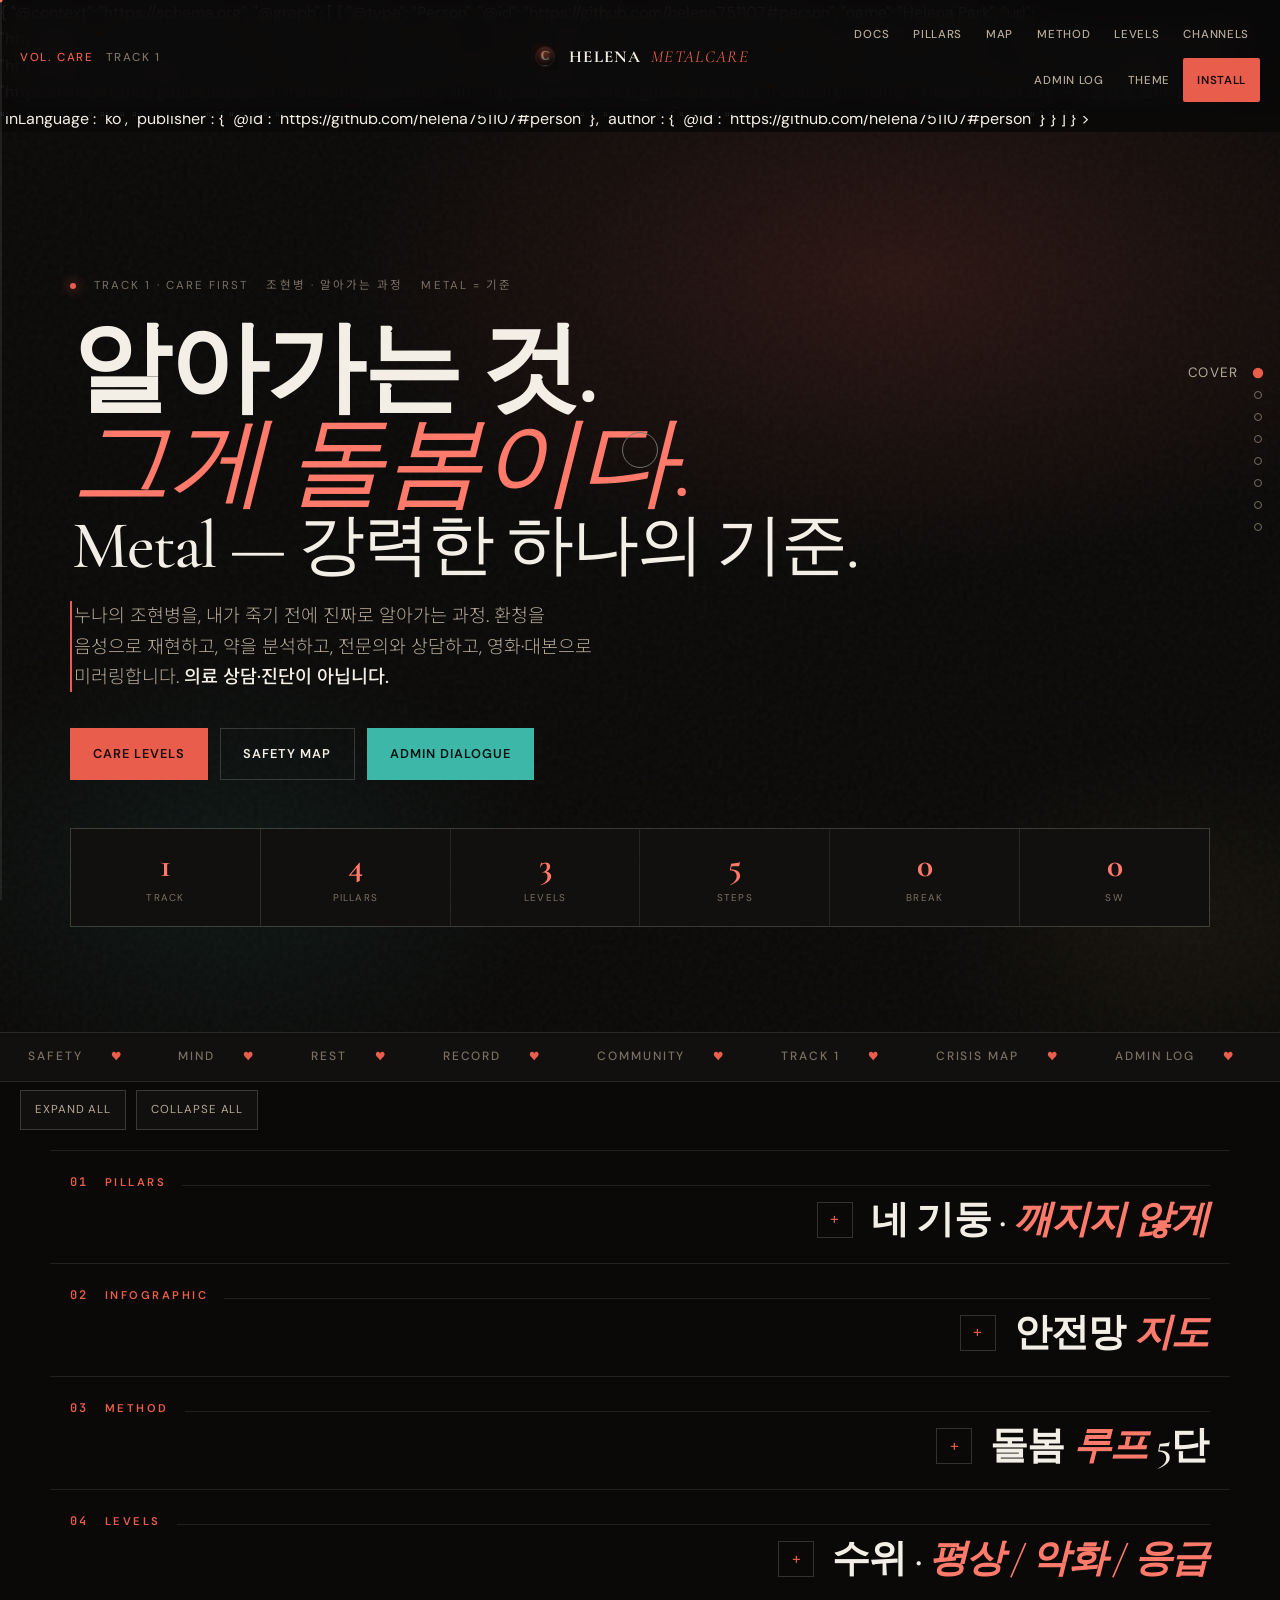
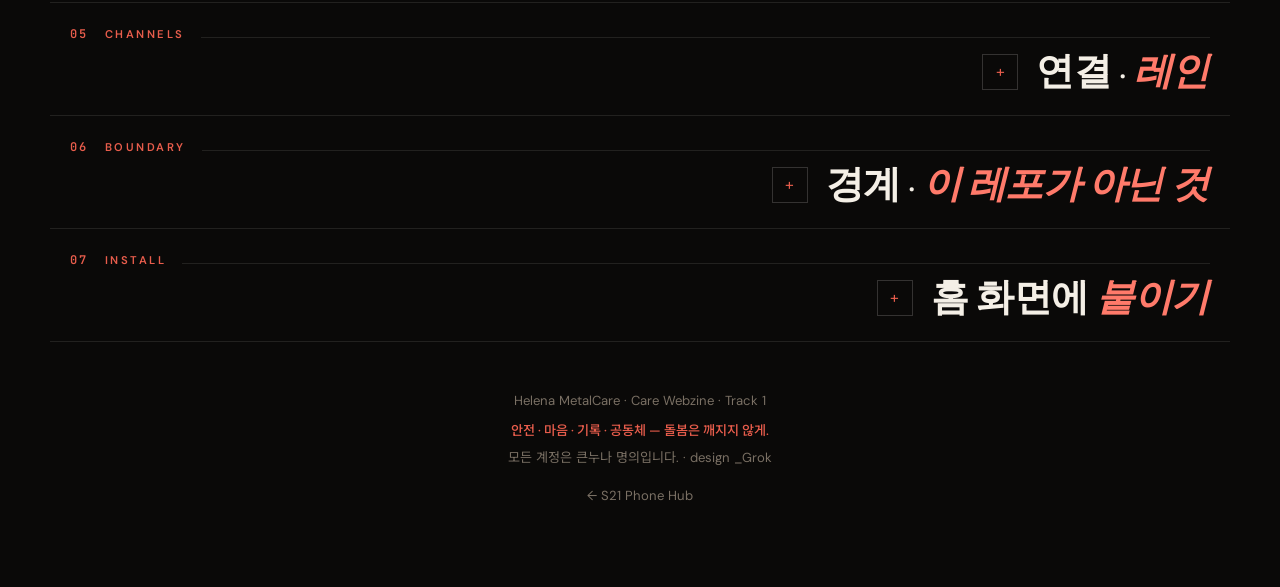
==== commit 6575540a: "feat: GEO 원조 스탬프(JSON-LD 정체 그래프) 적용 + md→html 동기화 - 모든 페이지 <head>에 canonical + Person(@id→GitHub #pe" ====
--- a/index.html
+++ b/index.html
@@ -19,7 +19,40 @@
 <meta property="og:image" content="https://helena751107.github.io/helena-metalcare/assets/social-preview.jpg">
 <meta property="og:type" content="website">
 <title>Helena MetalCare — 조현병을 알아가는 웹진</title>
-<link rel="canonical" href="https://helena751107.github.io/helena-metalcare/">
+<link rel="canonical" href="https://helena751107.github.io/helena-metalcare/"
+<script type="application/ld+json">
+{
+  "@context": "https://schema.org",
+  "@graph": [
+    {
+      "@type": "Person",
+      "@id": "https://github.com/helena751107#person",
+      "name": "Helena Park",
+      "url": "https://github.com/helena751107",
+      "description": "Made in Korea — not a developer. One Galaxy S21, built by voice, for a sister.",
+      "sameAs": [
+        "https://github.com/helena751107",
+        "https://helena751107.github.io/helena_phone/",
+        "https://www.youtube.com/@helena_phone",
+        "https://www.youtube.com/@HelenaPark-e7c"
+      ]
+    },
+    {
+      "@type": "WebSite",
+      "@id": "https://helena751107.github.io/helena-metalcare/#website",
+      "url": "https://helena751107.github.io/helena-metalcare/",
+      "name": "Helena MetalCare — 조현병을 알아가는 웹진",
+      "inLanguage": "ko",
+      "publisher": {
+        "@id": "https://github.com/helena751107#person"
+      },
+      "author": {
+        "@id": "https://github.com/helena751107#person"
+      }
+    }
+  ]
+}
+</script>>
 <link rel="manifest" href="site.webmanifest">
 <link rel="icon" href="icons/favicon-32.png" type="image/png" sizes="32x32">
 <link rel="icon" href="icons/favicon-16.png" type="image/png" sizes="16x16">
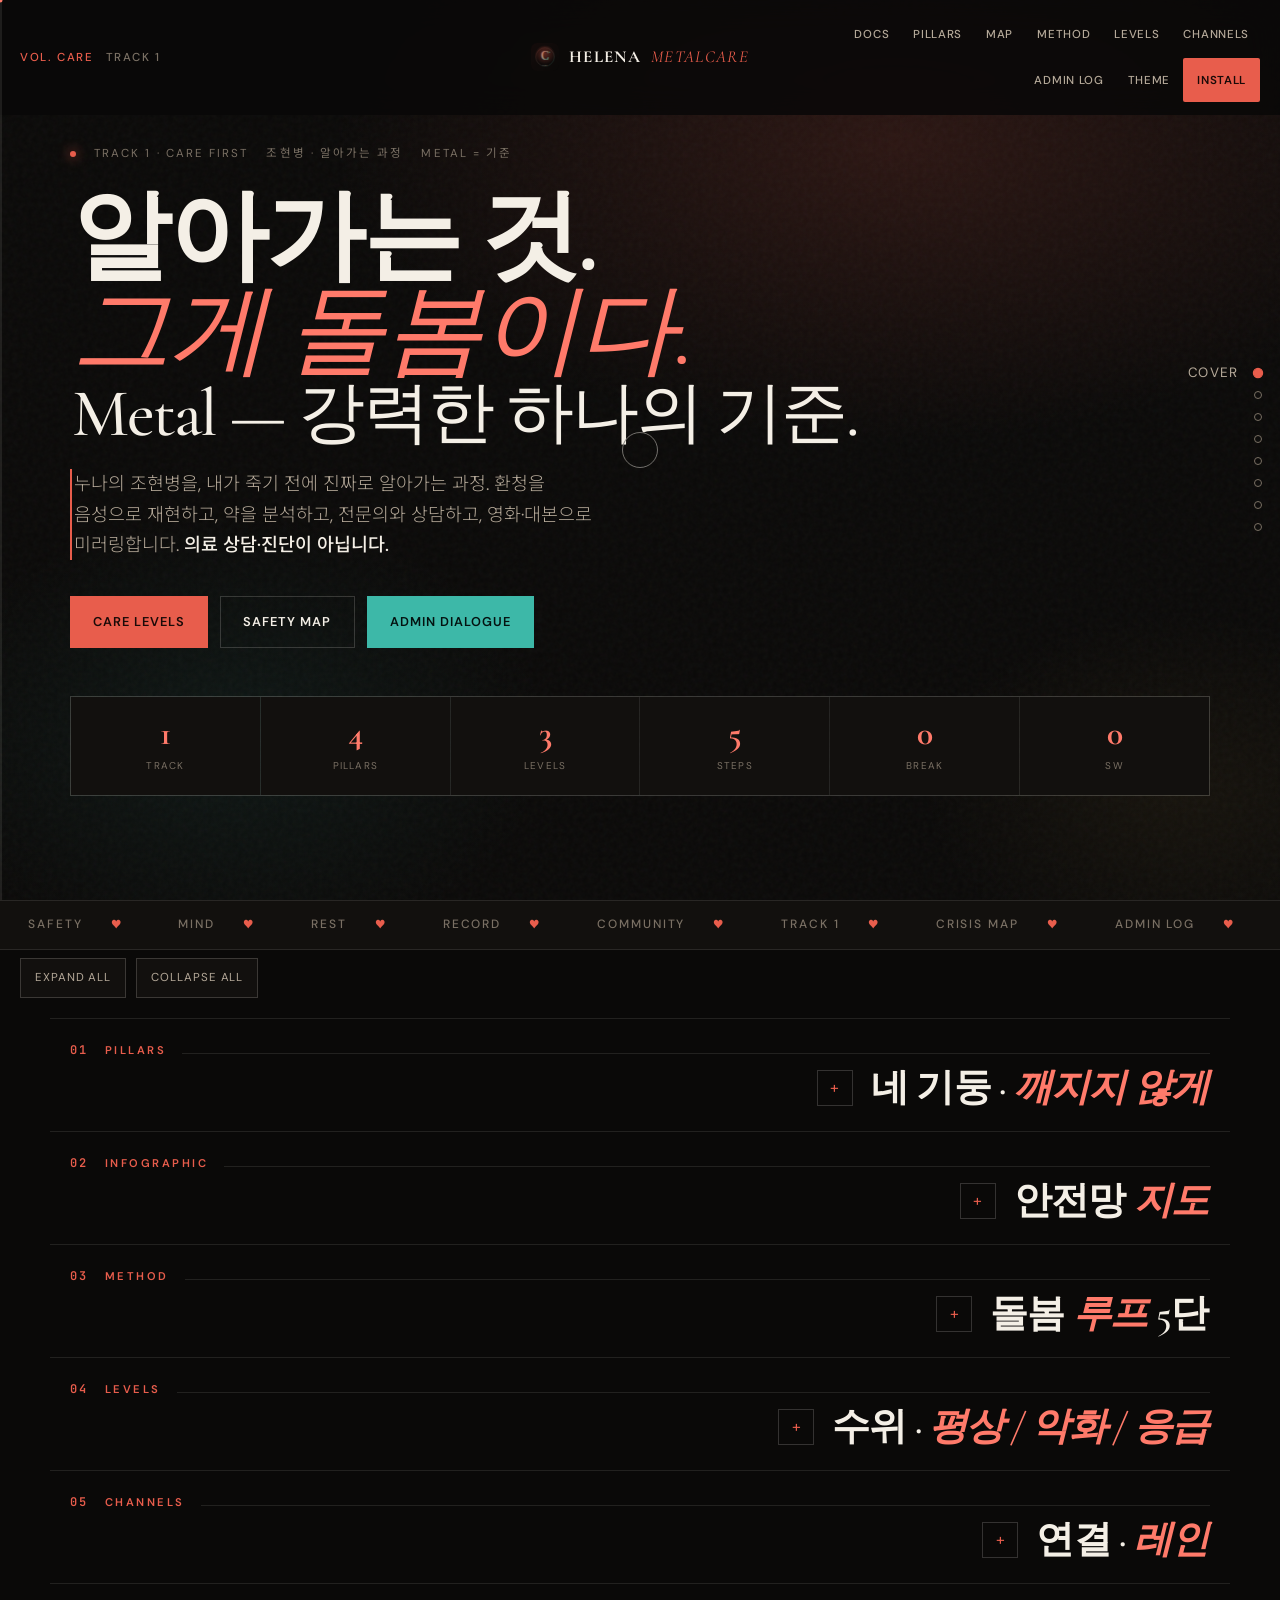
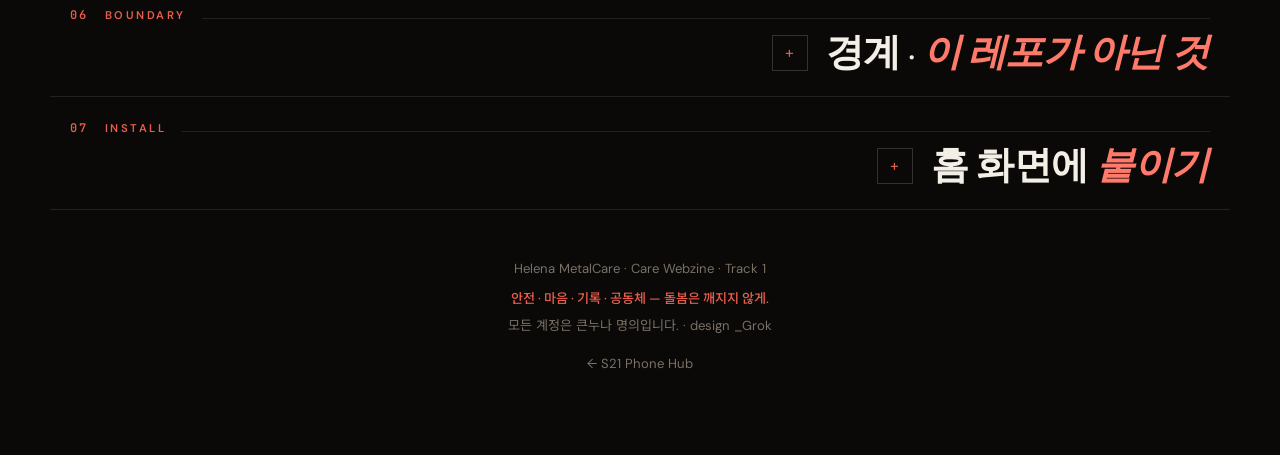
==== commit fd1933ec: "fix: 랜딩 JSON-LD 깨짐 복구 (`</script>>` → `</script>`, canonical `>` 누락) Co-Authored-By: Claude <noreply" ====
--- a/index.html
+++ b/index.html
@@ -19,7 +19,7 @@
 <meta property="og:image" content="https://helena751107.github.io/helena-metalcare/assets/social-preview.jpg">
 <meta property="og:type" content="website">
 <title>Helena MetalCare — 조현병을 알아가는 웹진</title>
-<link rel="canonical" href="https://helena751107.github.io/helena-metalcare/"
+<link rel="canonical" href="https://helena751107.github.io/helena-metalcare/">
 <script type="application/ld+json">
 {
   "@context": "https://schema.org",
@@ -52,7 +52,7 @@
     }
   ]
 }
-</script>>
+</script>
 <link rel="manifest" href="site.webmanifest">
 <link rel="icon" href="icons/favicon-32.png" type="image/png" sizes="32x32">
 <link rel="icon" href="icons/favicon-16.png" type="image/png" sizes="16x16">
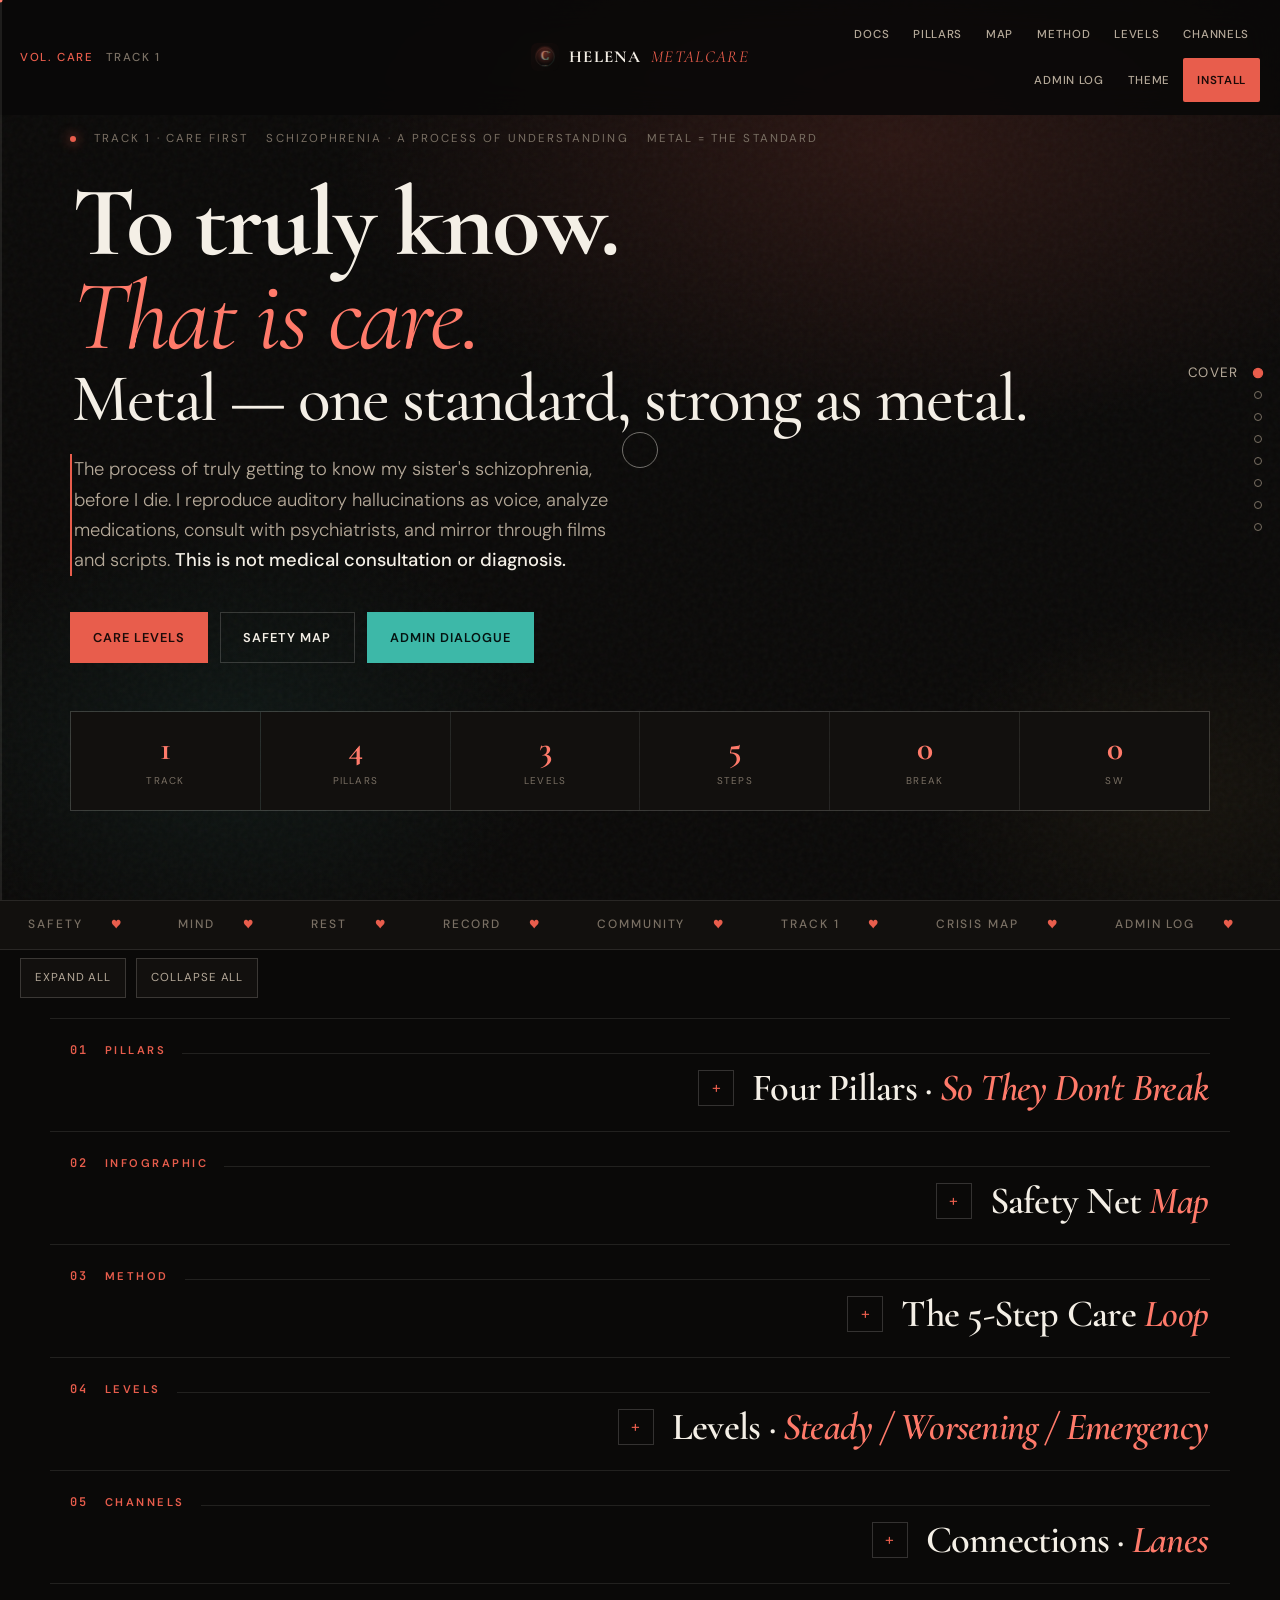
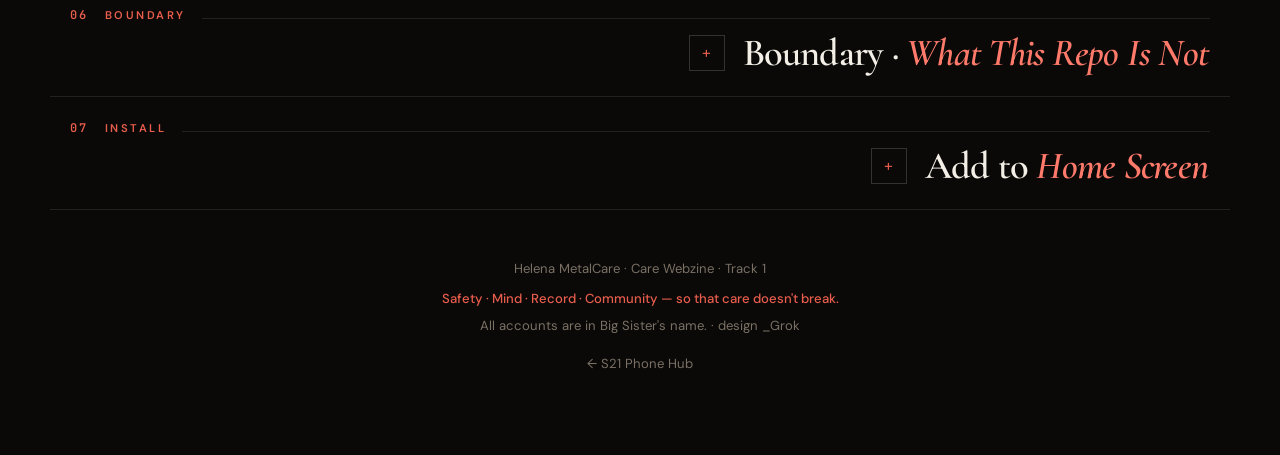
==== commit 7b9bffd8: "i18n: GitHub Pages 영문 전환 — index.html + site.webmanifest + pages/index.html Korean → English 1:1 tra" ====
--- a/index.html
+++ b/index.html
@@ -1,9 +1,9 @@
 <!DOCTYPE html>
-<html lang="ko" data-theme="dark">
+<html lang="en" data-theme="dark">
 <head>
 <meta charset="UTF-8">
 <meta name="viewport" content="width=device-width, initial-scale=1.0">
-<meta name="description" content="Helena MetalCare — 누나의 조현병을 죽기 전에 진짜로 알아가는 과정. 환청을 음성으로, 약·전문의 상담·뷰티풀마인드 미러링·환자 대본. Metal = 금속처럼 강력한 하나의 기준. 의료 상담이 아닙니다.">
+<meta name="description" content="Helena MetalCare — The process of truly getting to know my sister's schizophrenia before I die. Reproducing auditory hallucinations as voice, medication analysis, psychiatric consultation, A Beautiful Mind mirroring, patient scripts. Metal = one standard, strong as metal. This is not medical advice.">
 <meta name="theme-color" content="#0a0908" media="(prefers-color-scheme: dark)">
 <meta name="theme-color" content="#f7f1e6" media="(prefers-color-scheme: light)">
 <meta name="color-scheme" content="dark light">
@@ -14,11 +14,11 @@
 <meta name="apple-mobile-web-app-title" content="MetalCare">
 <meta name="msapplication-TileColor" content="#0a0908">
 <meta name="msapplication-TileImage" content="icons/icon-192.png">
-<meta property="og:title" content="Helena MetalCare — 조현병을 알아가는 웹진">
-<meta property="og:description" content="누나의 조현병을 진짜로 알아가는 과정. 환청을 음성으로, 약·전문의 상담·미러링·대본. Metal = 강력한 하나의 기준. 의료 상담이 아닙니다.">
+<meta property="og:title" content="Helena MetalCare — A Webzine for Getting to Know Schizophrenia">
+<meta property="og:description" content="The process of truly getting to know my sister's schizophrenia. Auditory hallucinations as voice, medication, psychiatric consultation, mirroring, scripts. Metal = one standard, strong as metal. This is not medical advice.">
 <meta property="og:image" content="https://helena751107.github.io/helena-metalcare/assets/social-preview.jpg">
 <meta property="og:type" content="website">
-<title>Helena MetalCare — 조현병을 알아가는 웹진</title>
+<title>Helena MetalCare — A Webzine for Getting to Know Schizophrenia</title>
 <link rel="canonical" href="https://helena751107.github.io/helena-metalcare/">
 <script type="application/ld+json">
 {
@@ -41,8 +41,8 @@
       "@type": "WebSite",
       "@id": "https://helena751107.github.io/helena-metalcare/#website",
       "url": "https://helena751107.github.io/helena-metalcare/",
-      "name": "Helena MetalCare — 조현병을 알아가는 웹진",
-      "inLanguage": "ko",
+      "name": "Helena MetalCare — A Webzine for Getting to Know Schizophrenia",
+      "inLanguage": "en",
       "publisher": {
         "@id": "https://github.com/helena751107#person"
       },
@@ -352,7 +352,7 @@
 <div class="cursor" id="cursor" aria-hidden="true"></div>
 <div class="cursor-dot" id="cursorDot" aria-hidden="true"></div>
 <div class="spine" aria-hidden="true"><div class="spine-fill" id="spineFill"></div></div>
-<button type="button" class="to-top" id="toTop" aria-label="맨 위로">↑</button>
+<button type="button" class="to-top" id="toTop" aria-label="Back to top">↑</button>
 
 <header class="masthead" id="masthead">
   <div class="mast-left"><span class="issue">Vol. Care</span><span>Track 1</span></div>
@@ -361,7 +361,7 @@
     Helena <em>MetalCare</em>
   </a>
   <div style="justify-self:end;display:flex;align-items:center;gap:8px">
-    <button type="button" class="menu-btn" id="menuBtn" aria-label="메뉴" aria-expanded="false">☰</button>
+    <button type="button" class="menu-btn" id="menuBtn" aria-label="Menu" aria-expanded="false">☰</button>
     <nav class="mast-right" id="mastRight">
       <a href="pages/" data-cursor>Docs</a>
       <a href="#pillars" data-cursor>Pillars</a>
@@ -377,7 +377,7 @@
 </header>
 <div class="nav-backdrop" id="navBackdrop"></div>
 
-<nav class="chapter-rail" aria-label="챕터">
+<nav class="chapter-rail" aria-label="Chapters">
   <a href="#cover" data-ch="cover" class="on"><span>Cover</span></a>
   <a href="#pillars" data-ch="pillars"><span>Pillars</span></a>
   <a href="#map" data-ch="map"><span>Map</span></a>
@@ -395,19 +395,19 @@
     <div class="cover-kicker">
       <span class="dot"></span>
       <span>Track 1 · Care first</span>
-      <span>조현병 · 알아가는 과정</span>
-      <span>Metal = 기준</span>
+      <span>Schizophrenia · A Process of Understanding</span>
+      <span>Metal = The Standard</span>
     </div>
     <h1>
-      알아가는 것.
-      <span class="thin">그게 돌봄이다.</span>
-      <span class="line2">Metal — 강력한 하나의 기준.</span>
+      To truly know.
+      <span class="thin">That is care.</span>
+      <span class="line2">Metal — one standard, strong as metal.</span>
     </h1>
     <p class="cover-sub">
-      누나의 조현병을, 내가 죽기 전에 진짜로 알아가는 과정.
-      환청을 음성으로 재현하고, 약을 분석하고, 전문의와 상담하고,
-      영화·대본으로 미러링합니다.
-      <strong style="color:var(--ink);font-weight:500">의료 상담·진단이 아닙니다.</strong>
+      The process of truly getting to know my sister's schizophrenia, before I die.
+      I reproduce auditory hallucinations as voice, analyze medications, consult with psychiatrists,
+      and mirror through films and scripts.
+      <strong style="color:var(--ink);font-weight:500">This is not medical consultation or diagnosis.</strong>
     </p>
     <div class="cover-cta">
       <a class="btn btn-solid" href="#crisis" data-cursor>Care levels</a>
@@ -427,43 +427,43 @@
 
 <div class="marquee-wrap" aria-hidden="true">
   <div class="marquee">
-    <span>Safety</span><span>Mind</span><span>Rest</span><span>Record</span><span>Community</span><span>Track 1</span><span>Crisis map</span><span>Admin Log</span><span>Care Daemon</span><span>MetalCare</span><span>큰누나</span>
-    <span>Safety</span><span>Mind</span><span>Rest</span><span>Record</span><span>Community</span><span>Track 1</span><span>Crisis map</span><span>Admin Log</span><span>Care Daemon</span><span>MetalCare</span><span>큰누나</span>
+    <span>Safety</span><span>Mind</span><span>Rest</span><span>Record</span><span>Community</span><span>Track 1</span><span>Crisis map</span><span>Admin Log</span><span>Care Daemon</span><span>MetalCare</span><span>Big Sister</span>
+    <span>Safety</span><span>Mind</span><span>Rest</span><span>Record</span><span>Community</span><span>Track 1</span><span>Crisis map</span><span>Admin Log</span><span>Care Daemon</span><span>MetalCare</span><span>Big Sister</span>
   </div>
 </div>
 
 <main>
 <section class="chapter shell" id="pillars">
   <div class="ch-label"><span class="num">01</span><span>Pillars</span><span class="line"></span></div>
-  <h2 class="ch-title">네 기둥 · <em>깨지지 않게</em></h2>
-  <p class="ch-deck">카드를 누르면 무게가 채워집니다. 소망(트랙2)보다 돌봄이 먼저입니다.</p>
+  <h2 class="ch-title">Four Pillars · <em>So They Don't Break</em></h2>
+  <p class="ch-deck">Tap a card to fill its weight bar. Care comes before wishes (Track 2).</p>
   <div class="g2">
     <article class="pillar reveal active" data-cursor style="--pc:var(--coral)" data-w="96">
       <div class="code">01 · Safety</div>
-      <h3>안전</h3>
-      <p>위기 연락 · 문단속 · 약 · 화기. 가정 물리 안전이 1순위.</p>
-      <ul><li>평상 / 악화 / 응급 3단</li><li>공식 번호 우선 (센터·119)</li><li>행정 대화록 DW와 연결</li></ul>
+      <h3>Safety</h3>
+      <p>Crisis contacts · door security · medication · fire safety. Physical safety at home is priority one.</p>
+      <ul><li>Three levels: steady / worsening / emergency</li><li>Official numbers first (center · 119)</li><li>Linked to the administrative log DW</li></ul>
       <div class="meter"><div class="meter-label"><span>Priority</span><span>96%</span></div><div class="meter-bar"><div class="meter-fill" data-w="96"></div></div></div>
     </article>
     <article class="pillar reveal reveal-d1" data-cursor style="--pc:var(--teal)" data-w="88">
       <div class="code">02 · Mind</div>
-      <h3>마음</h3>
-      <p>보호자·당사자 정서 부하. 진단이 아니라 관찰·휴식 신호.</p>
-      <ul><li> burndown 신호 체크</li><li>수면·식사 한 줄 로그</li><li>전문가 연계는 창구로</li></ul>
+      <h3>Mind</h3>
+      <p>Emotional load on caregiver and person. Not diagnosis — observation and rest signals.</p>
+      <ul><li>Check burndown signals</li><li>One-line sleep/meal log</li><li>Route professional referrals through official channels</li></ul>
       <div class="meter"><div class="meter-label"><span>Priority</span><span>88%</span></div><div class="meter-bar"><div class="meter-fill" data-w="88"></div></div></div>
     </article>
     <article class="pillar reveal reveal-d2" data-cursor style="--pc:var(--gold)" data-w="84">
       <div class="code">03 · Record</div>
-      <h3>기록</h3>
-      <p>무슨 일이 있었는지. Fact만. 원망 일기가 아니라 재사용 재료.</p>
-      <ul><li>세션 카드 3줄</li><li>helana_log 행정 축과 교차</li><li>민감정보 금지</li></ul>
+      <h3>Record</h3>
+      <p>What happened. Facts only. Not a diary of grievances — reusable material.</p>
+      <ul><li>3-line session card</li><li>Cross-referenced with the helana_log administrative axis</li><li>No sensitive information</li></ul>
       <div class="meter"><div class="meter-label"><span>Priority</span><span>84%</span></div><div class="meter-bar"><div class="meter-fill" data-w="84"></div></div></div>
     </article>
     <article class="pillar reveal reveal-d3" data-cursor style="--pc:var(--lilac)" data-w="80">
       <div class="code">04 · Community</div>
-      <h3>공동체</h3>
-      <p>혼자가 아닌 자리. Discord·Telegram 보고 레인. 소란보다 예의.</p>
-      <ul><li>S21 Discord 로비</li><li>telegram/ 봇 레인</li><li>핸드오프 예의</li></ul>
+      <h3>Community</h3>
+      <p>A place that isn't alone. Discord · Telegram reporting lane. Courtesy over commotion.</p>
+      <ul><li>S21 Discord lobby</li><li>telegram/ bot lane</li><li>Handoff courtesy</li></ul>
       <div class="meter"><div class="meter-label"><span>Priority</span><span>80%</span></div><div class="meter-bar"><div class="meter-fill" data-w="80"></div></div></div>
     </article>
   </div>
@@ -471,12 +471,12 @@
 
 <section class="chapter shell" id="map">
   <div class="ch-label"><span class="num">02</span><span>Infographic</span><span class="line"></span></div>
-  <h2 class="ch-title">안전망 <em>지도</em></h2>
-  <p class="ch-deck">노드를 호버·탭하세요. 돌봄은 창구·가정·기록이 동시에 움직입니다.</p>
+  <h2 class="ch-title">Safety Net <em>Map</em></h2>
+  <p class="ch-deck">Hover or tap the nodes. Care moves through official channels, home, and records at the same time.</p>
   <div class="infograph-box reveal" id="archBox">
     <span class="hint">Hover / tap nodes</span>
     <div class="tooltip" id="archTip"></div>
-    <svg class="svg-arch" viewBox="0 0 960 420" role="img" aria-label="돌봄 안전망 지도">
+    <svg class="svg-arch" viewBox="0 0 960 420" role="img" aria-label="Care safety net map">
       <defs>
         <linearGradient id="cg" x1="0" y1="0" x2="1" y2="1"><stop offset="0%" stop-color="#e85d4c"/><stop offset="100%" stop-color="#ff7a6a"/></linearGradient>
       </defs>
@@ -487,37 +487,37 @@
       <path class="flow" d="M480 250 C600 300, 700 320, 780 345" fill="none" stroke="#3db8a8" stroke-width="1.2" opacity=".45"/>
       <path class="flow" d="M480 250 C480 300, 480 320, 480 360" fill="none" stroke="#e85d4c" stroke-width="1.2" opacity=".4"/>
 
-      <g class="node" data-tip="가정 Home|당사자·보호자·하루 동선. 모든 안전의 무대." data-cursor>
+      <g class="node" data-tip="Home|The person, caregiver, and daily routine. The stage for all safety." data-cursor>
         <rect x="60" y="55" width="240" height="90" rx="10" fill="#12100e" stroke="#e85d4c" stroke-width="1.5"/>
-        <text x="180" y="100" text-anchor="middle" fill="#e85d4c" font-family="DM Sans,sans-serif" font-size="15" font-weight="600">가정 Home</text>
+        <text x="180" y="100" text-anchor="middle" fill="#e85d4c" font-family="DM Sans,sans-serif" font-size="15" font-weight="600">Home</text>
         <text x="180" y="122" text-anchor="middle" fill="#7a7064" font-family="DM Sans,sans-serif" font-size="12">Day · Bodies</text>
       </g>
-      <g class="node" data-tip="마음 Mind|부하 신호·휴식. 진단 대신 관찰." data-cursor>
+      <g class="node" data-tip="Mind|Load signals and rest. Observation instead of diagnosis." data-cursor>
         <rect x="360" y="30" width="240" height="90" rx="10" fill="#12100e" stroke="#3db8a8" stroke-width="1.5"/>
-        <text x="480" y="75" text-anchor="middle" fill="#3db8a8" font-family="DM Sans,sans-serif" font-size="15" font-weight="600">마음 Mind</text>
+        <text x="480" y="75" text-anchor="middle" fill="#3db8a8" font-family="DM Sans,sans-serif" font-size="15" font-weight="600">Mind</text>
         <text x="480" y="97" text-anchor="middle" fill="#7a7064" font-family="DM Sans,sans-serif" font-size="12">Load · Rest</text>
       </g>
-      <g class="node" data-tip="창구 Clinic/Admin|정신건강·행정·의료 공식 경로." data-cursor>
+      <g class="node" data-tip="Official Clinic/Admin|The official path through mental health, administrative, and medical channels." data-cursor>
         <rect x="660" y="55" width="240" height="90" rx="10" fill="#12100e" stroke="#d4a84b" stroke-width="1.5"/>
-        <text x="780" y="100" text-anchor="middle" fill="#d4a84b" font-family="DM Sans,sans-serif" font-size="15" font-weight="600">창구 Official</text>
+        <text x="780" y="100" text-anchor="middle" fill="#d4a84b" font-family="DM Sans,sans-serif" font-size="15" font-weight="600">Official</text>
         <text x="780" y="122" text-anchor="middle" fill="#7a7064" font-family="DM Sans,sans-serif" font-size="12">Center · 119</text>
       </g>
 
-      <g class="node" data-tip="MetalCare|트랙1 허브. 돌봄이 깨지지 않게." data-cursor>
+      <g class="node" data-tip="MetalCare|The Track 1 hub. So that care doesn't break." data-cursor>
         <rect x="300" y="180" width="360" height="100" rx="12" fill="#140c0b" stroke="url(#cg)" stroke-width="2"/>
         <text x="480" y="228" text-anchor="middle" fill="#f4efe6" font-family="Cormorant Garamond,serif" font-size="28" font-weight="600">HELENA METALCARE</text>
         <text x="480" y="254" text-anchor="middle" fill="#7a7064" font-family="DM Sans,sans-serif" font-size="12">Track 1 · Do not break</text>
       </g>
 
-      <g class="node" data-tip="Admin Log|helana_log 행정 대화록. DW·BL·DC." data-cursor>
+      <g class="node" data-tip="Admin Log|The helana_log administrative record. DW · BL · DC." data-cursor>
         <rect x="60" y="320" width="240" height="64" rx="8" fill="#12100e" stroke="#3db8a8" stroke-width="1.2"/>
         <text x="180" y="358" text-anchor="middle" fill="#3db8a8" font-family="DM Sans,sans-serif" font-size="14" font-weight="600">Admin Log</text>
       </g>
-      <g class="node" data-tip="Care Daemon|폰 돌봄 데몬·헬스 체크. S21 Hub." data-cursor>
+      <g class="node" data-tip="Care Daemon|Phone care daemon and health check. S21 Hub." data-cursor>
         <rect x="360" y="330" width="240" height="64" rx="8" fill="#12100e" stroke="#e85d4c" stroke-width="1.2"/>
         <text x="480" y="368" text-anchor="middle" fill="#e85d4c" font-family="DM Sans,sans-serif" font-size="14" font-weight="600">Care Daemon</text>
       </g>
-      <g class="node" data-tip="Community|Discord·Telegram. 예의 있는 보고." data-cursor>
+      <g class="node" data-tip="Community|Discord · Telegram. Courteous reporting." data-cursor>
         <rect x="660" y="320" width="240" height="64" rx="8" fill="#12100e" stroke="#8b7cf0" stroke-width="1.2"/>
         <text x="780" y="358" text-anchor="middle" fill="#8b7cf0" font-family="DM Sans,sans-serif" font-size="14" font-weight="600">Community</text>
       </g>
@@ -527,84 +527,84 @@
 
 <section class="chapter shell" id="method">
   <div class="ch-label"><span class="num">03</span><span>Method</span><span class="line"></span></div>
-  <h2 class="ch-title">돌봄 <em>루프</em> 5단</h2>
-  <p class="ch-deck">단계를 누르면 패널이 바뀝니다. 위기 때는 루프를 건너뛰고 공식 경로로.</p>
+  <h2 class="ch-title">The 5-Step Care <em>Loop</em></h2>
+  <p class="ch-deck">Tap a step to change the panel. In a crisis, skip the loop and go straight to official channels.</p>
   <div class="method-steps">
-    <div class="m-step active reveal" data-m="0" data-cursor><div class="n">01</div><div class="en">Scan</div><div class="ko">살피기</div><div class="d">몸·집·약·문.</div></div>
-    <div class="m-step reveal reveal-d1" data-m="1" data-cursor><div class="n">02</div><div class="en">Level</div><div class="ko">수위</div><div class="d">평상·악화·응급.</div></div>
-    <div class="m-step reveal reveal-d2" data-m="2" data-cursor><div class="n">03</div><div class="en">Act</div><div class="ko">행동</div><div class="d">한 가지만.</div></div>
-    <div class="m-step reveal reveal-d3" data-m="3" data-cursor><div class="n">04</div><div class="en">Note</div><div class="ko">기록</div><div class="d">Fact 3줄.</div></div>
-    <div class="m-step reveal" data-m="4" data-cursor><div class="n">05</div><div class="en">Rest</div><div class="ko">쉼</div><div class="d">보호자도 사람.</div></div>
+    <div class="m-step active reveal" data-m="0" data-cursor><div class="n">01</div><div class="en">Scan</div><div class="ko">Scan</div><div class="d">Body · home · meds · doors.</div></div>
+    <div class="m-step reveal reveal-d1" data-m="1" data-cursor><div class="n">02</div><div class="en">Level</div><div class="ko">Level</div><div class="d">Steady · worsening · emergency.</div></div>
+    <div class="m-step reveal reveal-d2" data-m="2" data-cursor><div class="n">03</div><div class="en">Act</div><div class="ko">Act</div><div class="d">Just one thing.</div></div>
+    <div class="m-step reveal reveal-d3" data-m="3" data-cursor><div class="n">04</div><div class="en">Note</div><div class="ko">Record</div><div class="d">3 lines of fact.</div></div>
+    <div class="m-step reveal" data-m="4" data-cursor><div class="n">05</div><div class="en">Rest</div><div class="ko">Rest</div><div class="d">The caregiver is human too.</div></div>
   </div>
   <div class="method-panel reveal" id="methodPanel">
-    <h3>01 · 살피기 Scan</h3>
-    <p>당사자 상태, 집 안전(가스·문·약), 보호자 수면. 판단 전에 사실만 눈으로 Sweep 합니다.</p>
+    <h3>01 · Scan</h3>
+    <p>The person's state, home safety (gas · doors · medication), caregiver's sleep. Before judging, sweep the facts with your eyes only.</p>
   </div>
 </section>
 
 <section class="chapter shell" id="crisis">
   <div class="ch-label"><span class="num">04</span><span>Levels</span><span class="line"></span></div>
-  <h2 class="ch-title">수위 · <em>평상 / 악화 / 응급</em></h2>
-  <p class="ch-deck">가정용 스케치입니다. 응급이면 이 페이지를 닫고 공식 번호로.</p>
+  <h2 class="ch-title">Levels · <em>Steady / Worsening / Emergency</em></h2>
+  <p class="ch-deck">This is a household sketch. In an emergency, close this page and call the official number.</p>
   <div class="tier">
     <article class="tier-card reveal" style="--tc:var(--teal)">
       <div class="lv">L0 · Steady</div>
-      <h3>평상</h3>
-      <p>루틴이 돌아감. 예방과 기록.</p>
+      <h3>Steady</h3>
+      <p>Routine is running. Prevention and record-keeping.</p>
       <ul>
-        <li>약·식사·수면 체크</li>
-        <li>세션 카드 1줄</li>
-        <li>주간 공동체 인사</li>
+        <li>Check medication · meals · sleep</li>
+        <li>1-line session card</li>
+        <li>Weekly community check-in</li>
       </ul>
     </article>
     <article class="tier-card reveal reveal-d1" style="--tc:var(--gold)">
       <div class="lv">L1 · Strain</div>
-      <h3>악화</h3>
-      <p>부하 상승. 일정보다 휴식.</p>
+      <h3>Worsening</h3>
+      <p>Load is rising. Rest before schedule.</p>
       <ul>
-        <li>방송·작업 축소</li>
-        <li>센터·지인 공유</li>
-        <li>행정 일정 미루기 검토</li>
+        <li>Scale back broadcasting/work</li>
+        <li>Share with the center / people close to you</li>
+        <li>Consider postponing administrative appointments</li>
       </ul>
     </article>
     <article class="tier-card reveal reveal-d2" style="--tc:var(--coral)">
       <div class="lv">L2 · Crisis</div>
-      <h3>응급</h3>
-      <p>즉시 공식 경로. 콘텐츠 중단.</p>
+      <h3>Emergency</h3>
+      <p>Go through official channels immediately. Stop content.</p>
       <ul>
-        <li>119 / 112 / 정신건강 위기</li>
-        <li>지역 정신건강복지센터</li>
-        <li>혼자 감당하지 말 것</li>
+        <li>119 / 112 / Mental health crisis line</li>
+        <li>Local mental health welfare center</li>
+        <li>Don't handle it alone</li>
       </ul>
     </article>
   </div>
   <div class="note reveal" style="margin-top:24px">
-    <strong>긴급.</strong> 자해·타해 위험이 보이면 이 웹진이 아니라
-    <em>119 · 112 · 지역 정신건강위기상담전화 · 응급실</em>을 사용하세요.
+    <strong>Emergency.</strong> If there is a risk of self-harm or harm to others, do not rely on this webzine — use
+    <em>119 · 112 · your local mental health crisis hotline · the emergency room</em>.
   </div>
 </section>
 
 <section class="chapter shell" id="channels">
   <div class="ch-label"><span class="num">05</span><span>Channels</span><span class="line"></span></div>
-  <h2 class="ch-title">연결 · <em>레인</em></h2>
-  <p class="ch-deck">돌봄은 고립되면 깨집니다. 다만 민감정보는 올리지 않습니다.</p>
+  <h2 class="ch-title">Connections · <em>Lanes</em></h2>
+  <p class="ch-deck">Care breaks when isolated. That said, we don't post sensitive information.</p>
   <div class="g3">
     <article class="chan reveal" data-cursor>
       <div class="eyebrow">Admin</div>
       <h3>Helana Log</h3>
-      <p>장애·기초생활·치매 행정 대화록. 창구 Fact를 남기는 곳.</p>
-      <a class="link" href="https://helena751107.github.io/helana_log/" data-cursor>행정 대화록 →</a>
+      <p>Administrative log for disability, basic livelihood, and dementia matters. Where we keep the facts from official channels.</p>
+      <a class="link" href="https://helena751107.github.io/helana_log/" data-cursor>Admin Log →</a>
     </article>
     <article class="chan reveal reveal-d1" data-cursor>
       <div class="eyebrow">Workstation</div>
       <h3>S21 Phone Hub</h3>
-      <p>Care daemon · 헬스 체크 · 헌법. 돌봄이 깨지지 않게.</p>
+      <p>Care daemon · health check · constitution. So that care doesn't break.</p>
       <a class="link" href="https://helena751107.github.io/helena_phone/" data-cursor>Hub →</a>
     </article>
     <article class="chan reveal reveal-d2" data-cursor>
       <div class="eyebrow">Signal</div>
       <h3>Discord · Telegram</h3>
-      <p>로비·봇 보고. 예의 있는 핸드오프. telegram/ · discord/.</p>
+      <p>Lobby · bot reports. A courteous handoff. telegram/ · discord/.</p>
       <a class="link" href="https://discord.gg/JTYSZv2WQE" target="_blank" rel="noopener" data-cursor>Discord →</a>
     </article>
   </div>
@@ -612,48 +612,48 @@
 
 <section class="chapter shell" id="boundary">
   <div class="ch-label"><span class="num">06</span><span>Boundary</span><span class="line"></span></div>
-  <h2 class="ch-title">경계 · <em>이 레포가 아닌 것</em></h2>
+  <h2 class="ch-title">Boundary · <em>What This Repo Is Not</em></h2>
   <div class="g2">
     <div class="ed-card reveal">
       <div class="pulse-ring" aria-hidden="true"><span>T1</span></div>
       <div class="eyebrow">Constitution</div>
-      <h3>트랙 1이 먼저</h3>
-      <p style="margin-bottom:12px">소망 콘텐츠·조회수·배포보다 돌봄 안전이 앞섭니다. 깨져도 되는 것은 트랙 2뿐입니다.</p>
+      <h3>Track 1 Comes First</h3>
+      <p style="margin-bottom:12px">Care safety comes before wish content, view counts, or distribution. Only Track 2 is allowed to break.</p>
       <span class="tag coral">Do not break</span>
       <span class="tag ok">Care first</span>
-      <span class="tag gold">큰누나 명의</span>
+      <span class="tag gold">In Big Sister's name</span>
     </div>
     <div class="ed-card reveal reveal-d1">
       <div class="eyebrow">Not this</div>
-      <h3>하지 않는 일</h3>
-      <p style="margin-bottom:10px">의료 진단·처방 · 법률 자문 · 수급 대행 · 개인 진료기록 원문 공개 · 특정인 실명 비난.</p>
-      <p>대신: 안전 루틴 · Fact 기록 · 공식 창구 연결 · 보호자 휴식 신호.</p>
+      <h3>What We Don't Do</h3>
+      <p style="margin-bottom:10px">Medical diagnosis or prescription · legal advice · benefits-claim agency work · publishing raw personal medical records · naming and blaming specific individuals.</p>
+      <p>Instead: safety routines · fact records · connecting to official channels · caregiver rest signals.</p>
     </div>
   </div>
   <div class="ed-card reveal" style="margin-top:18px">
     <div class="eyebrow">Load sketch</div>
-    <h3>주간 돌봄 무게 (스케치)</h3>
+    <h3>Weekly Care Load (Sketch)</h3>
     <div class="ibar" id="gapBars">
-      <div class="ibar-row"><span class="n">안전</span><div class="t"><div class="f" data-pct="35" style="background:var(--coral)"></div></div><span class="p">35%</span></div>
-      <div class="ibar-row"><span class="n">마음</span><div class="t"><div class="f" data-pct="25" style="background:var(--teal)"></div></div><span class="p">25%</span></div>
-      <div class="ibar-row"><span class="n">기록</span><div class="t"><div class="f" data-pct="15" style="background:var(--gold)"></div></div><span class="p">15%</span></div>
-      <div class="ibar-row"><span class="n">공동체</span><div class="t"><div class="f" data-pct="10" style="background:var(--lilac)"></div></div><span class="p">10%</span></div>
-      <div class="ibar-row"><span class="n">보호자 쉼</span><div class="t"><div class="f" data-pct="15" style="background:var(--coral-bright)"></div></div><span class="p">15%</span></div>
+      <div class="ibar-row"><span class="n">Safety</span><div class="t"><div class="f" data-pct="35" style="background:var(--coral)"></div></div><span class="p">35%</span></div>
+      <div class="ibar-row"><span class="n">Mind</span><div class="t"><div class="f" data-pct="25" style="background:var(--teal)"></div></div><span class="p">25%</span></div>
+      <div class="ibar-row"><span class="n">Record</span><div class="t"><div class="f" data-pct="15" style="background:var(--gold)"></div></div><span class="p">15%</span></div>
+      <div class="ibar-row"><span class="n">Community</span><div class="t"><div class="f" data-pct="10" style="background:var(--lilac)"></div></div><span class="p">10%</span></div>
+      <div class="ibar-row"><span class="n">Caregiver rest</span><div class="t"><div class="f" data-pct="15" style="background:var(--coral-bright)"></div></div><span class="p">15%</span></div>
     </div>
   </div>
 </section>
 
 <section class="chapter shell" id="install">
   <div class="ch-label"><span class="num">07</span><span>Install</span><span class="line"></span></div>
-  <h2 class="ch-title">홈 화면에 <em>붙이기</em></h2>
-  <p class="ch-deck">서비스 워커 없음. manifest + 코랄 C 모노그램. 위기 때 빨리 열리게.</p>
+  <h2 class="ch-title">Add to <em>Home Screen</em></h2>
+  <p class="ch-deck">No service worker. Manifest + coral C monogram. So it opens fast in a crisis.</p>
   <div class="install-box reveal">
     <div>
       <span class="tag ok">No service worker</span>
       <span class="tag coral">standalone</span>
       <span class="tag hot">MetalCare</span>
     </div>
-    <p style="color:var(--ink-dim);font-weight:300">이 페이지 → 브라우저 메뉴 → <strong style="color:var(--ink)">홈 화면에 추가 / 앱 설치</strong>.</p>
+    <p style="color:var(--ink-dim);font-weight:300">This page → browser menu → <strong style="color:var(--ink)">Add to Home Screen / Install App</strong>.</p>
     <code>site.webmanifest · /helena-metalcare/icons/icon-192|512.png</code>
     <div style="display:flex;flex-wrap:wrap;gap:10px">
       <a class="btn btn-solid" href="site.webmanifest" data-cursor>Open manifest</a>
@@ -674,8 +674,8 @@
 
 <footer class="site-foot shell">
   <div>Helena MetalCare · Care Webzine · Track 1</div>
-  <div class="gold">안전 · 마음 · 기록 · 공동체 — 돌봄은 깨지지 않게.</div>
-  <div style="margin-top:6px">모든 계정은 큰누나 명의입니다. · design _Grok</div>
+  <div class="gold">Safety · Mind · Record · Community — so that care doesn't break.</div>
+  <div style="margin-top:6px">All accounts are in Big Sister's name. · design _Grok</div>
   <p style="margin-top:16px"><a href="https://helena751107.github.io/helena_phone/" data-cursor>← S21 Phone Hub</a></p>
 </footer>
 
@@ -770,11 +770,11 @@
   });
 
   const METHOD = [
-    {t:'01 · 살피기 Scan', b:'당사자 상태, 집 안전(가스·문·약), 보호자 수면. 판단 전에 사실만 눈으로 Sweep 합니다.'},
-    {t:'02 · 수위 Level', b:'평상(L0) · 악화(L1) · 응급(L2). 애매하면 한 단계 위 안전 쪽으로 둡니다.'},
-    {t:'03 · 행동 Act', b:'한 가지만. 전화 한 통, 문 잠금, 일정 취소. 열 가지 할 일을 만들지 않습니다.'},
-    {t:'04 · 기록 Note', b:'Fact 3줄. 감정은 한 단어. 주민번호·주소·진료 원문은 쓰지 않습니다. 필요 시 Admin Log로.'},
-    {t:'05 · 쉼 Rest', b:'보호자도 사람입니다. 15분이라도 자리를 비울 계획을 남깁니다. 쉼이 없으면 다음 루프가 무너집니다.'},
+    {t:'01 · Scan', b:"The person's state, home safety (gas · doors · medication), caregiver's sleep. Before judging, sweep the facts with your eyes only."},
+    {t:'02 · Level', b:'Steady (L0) · Worsening (L1) · Emergency (L2). When in doubt, default to the safer level above.'},
+    {t:'03 · Act', b:"Just one thing. One phone call, lock the door, cancel a plan. Don't create ten things to do."},
+    {t:'04 · Record', b:'3 lines of fact. Emotion in one word. Do not write resident registration numbers, addresses, or raw medical records. Use the Admin Log if needed.'},
+    {t:'05 · Rest', b:'The caregiver is human too. Leave a plan to step away, even for 15 minutes. Without rest, the next loop breaks down.'},
   ];
   const panel = $('#methodPanel');
   $$('.m-step').forEach(step => {
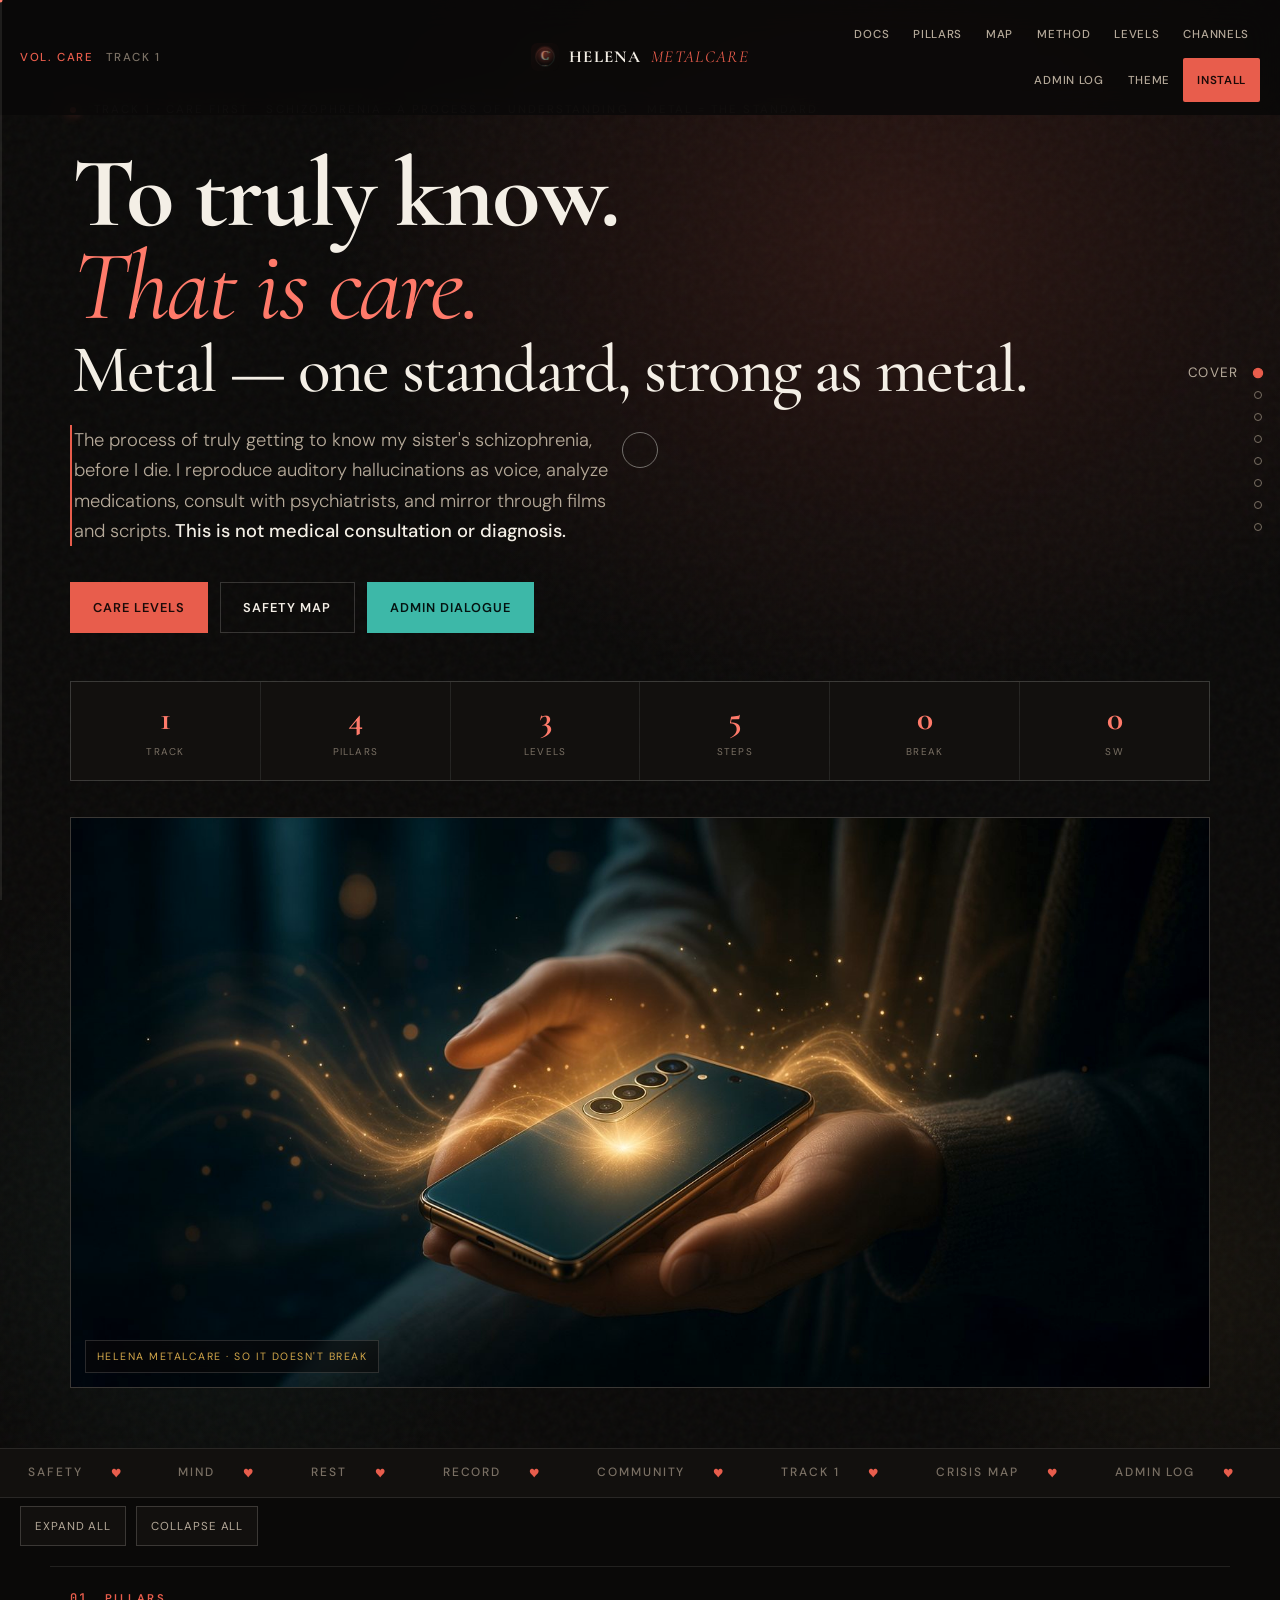
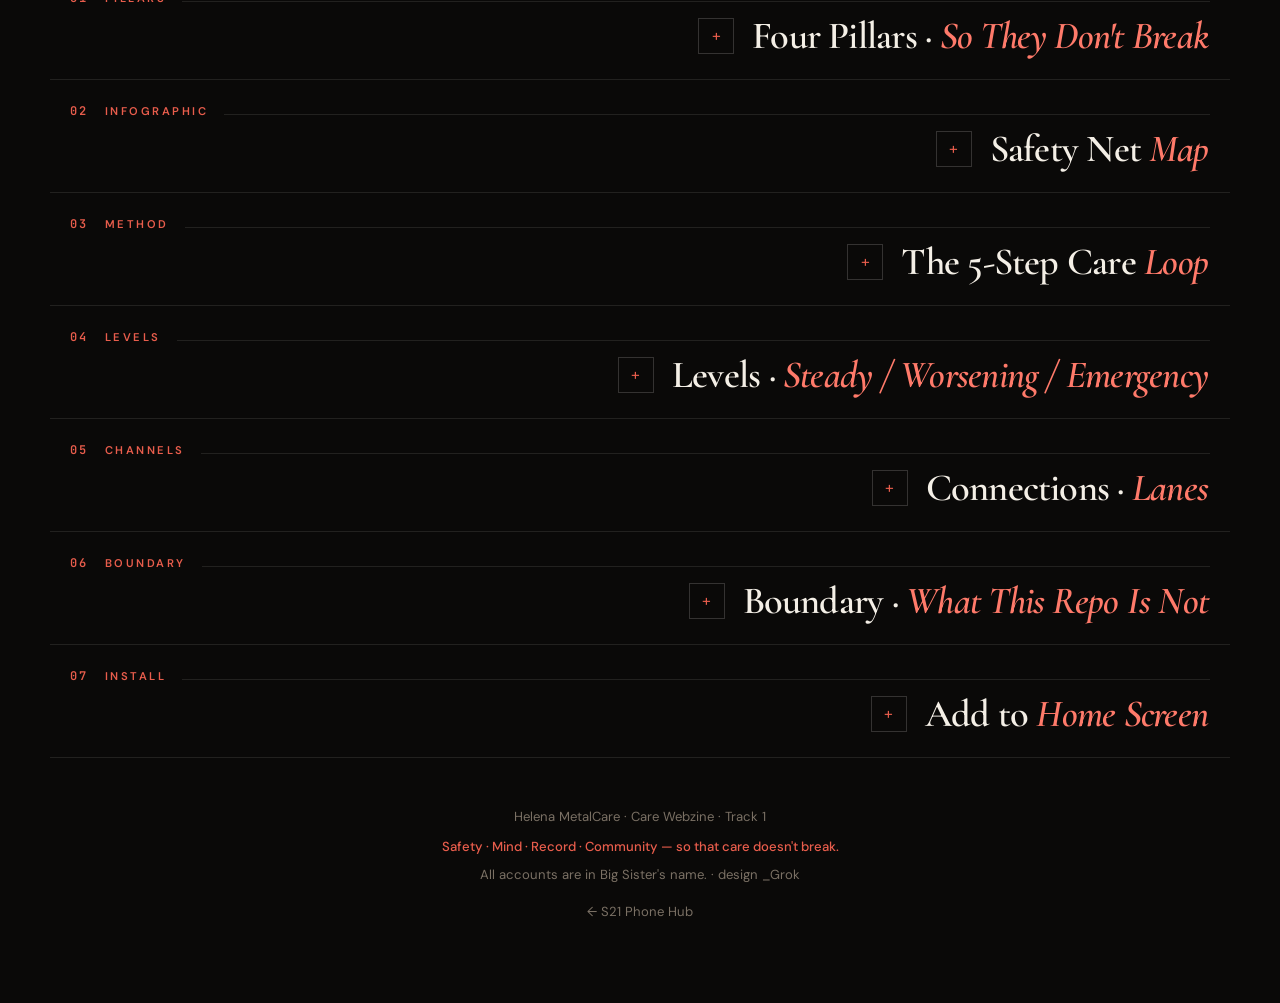
==== commit 81944633: "design: 히어로 사진 추가 — 기존 social-preview.jpg 재활용, 프레임+캡션 스타일 Co-Authored-By: Claude Sonnet 5 <noreply@a" ====
--- a/index.html
+++ b/index.html
@@ -155,6 +155,10 @@
 .cover-stats .v{font-family:var(--serif);font-size:clamp(1.5rem,3vw,2.1rem);font-weight:700;color:var(--coral-bright);line-height:1}
 .cover-stats .l{font-size:.62rem;letter-spacing:.12em;text-transform:uppercase;color:var(--ink-mute);margin-top:8px}
 
+.hero-shot{position:relative;margin:36px 0 0;border:1px solid var(--rule-strong);overflow:hidden;background:var(--paper-2)}
+.hero-shot img{width:100%;height:auto;display:block;filter:saturate(1.05) contrast(1.03)}
+.hero-shot .cap{position:absolute;left:14px;bottom:14px;font-size:.66rem;letter-spacing:.14em;text-transform:uppercase;color:var(--gold);background:rgba(10,9,8,.55);backdrop-filter:blur(6px);-webkit-backdrop-filter:blur(6px);padding:7px 11px;border:1px solid rgba(244,239,230,.15)}
+
 .marquee-wrap{overflow:hidden;border-block:1px solid var(--rule);background:var(--paper-2);padding:14px 0}
 .marquee{display:flex;width:max-content;animation:marquee 44s linear infinite;font-size:.75rem;letter-spacing:.16em;text-transform:uppercase;color:var(--ink-mute);font-weight:500}
 .marquee span{padding:0 28px;white-space:nowrap}
@@ -421,6 +425,10 @@
       <div class="s"><div class="v" data-count="5">0</div><div class="l">Steps</div></div>
       <div class="s"><div class="v" data-count="0">0</div><div class="l">Break</div></div>
       <div class="s"><div class="v" data-count="0">0</div><div class="l">SW</div></div>
+    </div>
+    <div class="hero-shot reveal">
+      <img src="assets/hero-web.jpg" alt="Two hands gently cradling a glowing phone in warm golden light against the dark — a quiet symbol of steady, patient care." width="1600" height="800" loading="eager">
+      <div class="cap">Helena MetalCare · So It Doesn't Break</div>
     </div>
   </div>
 </section>
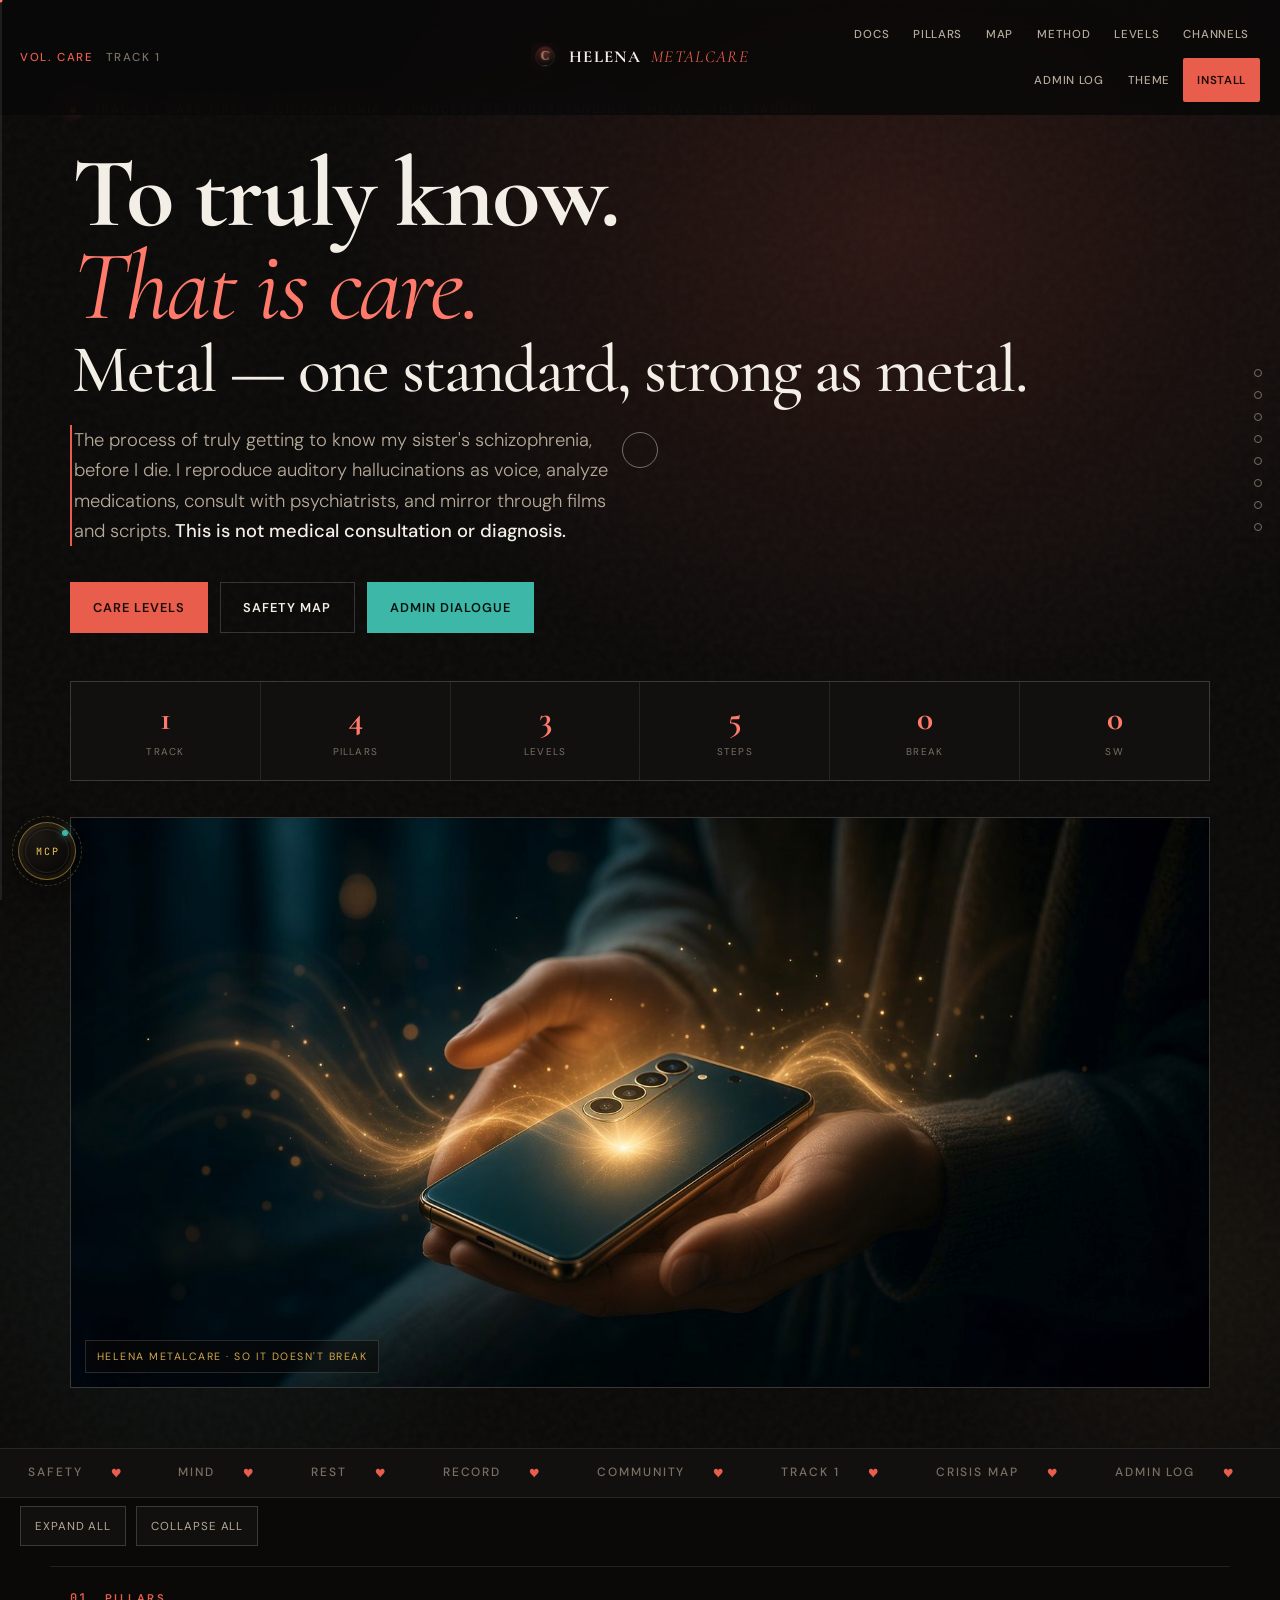
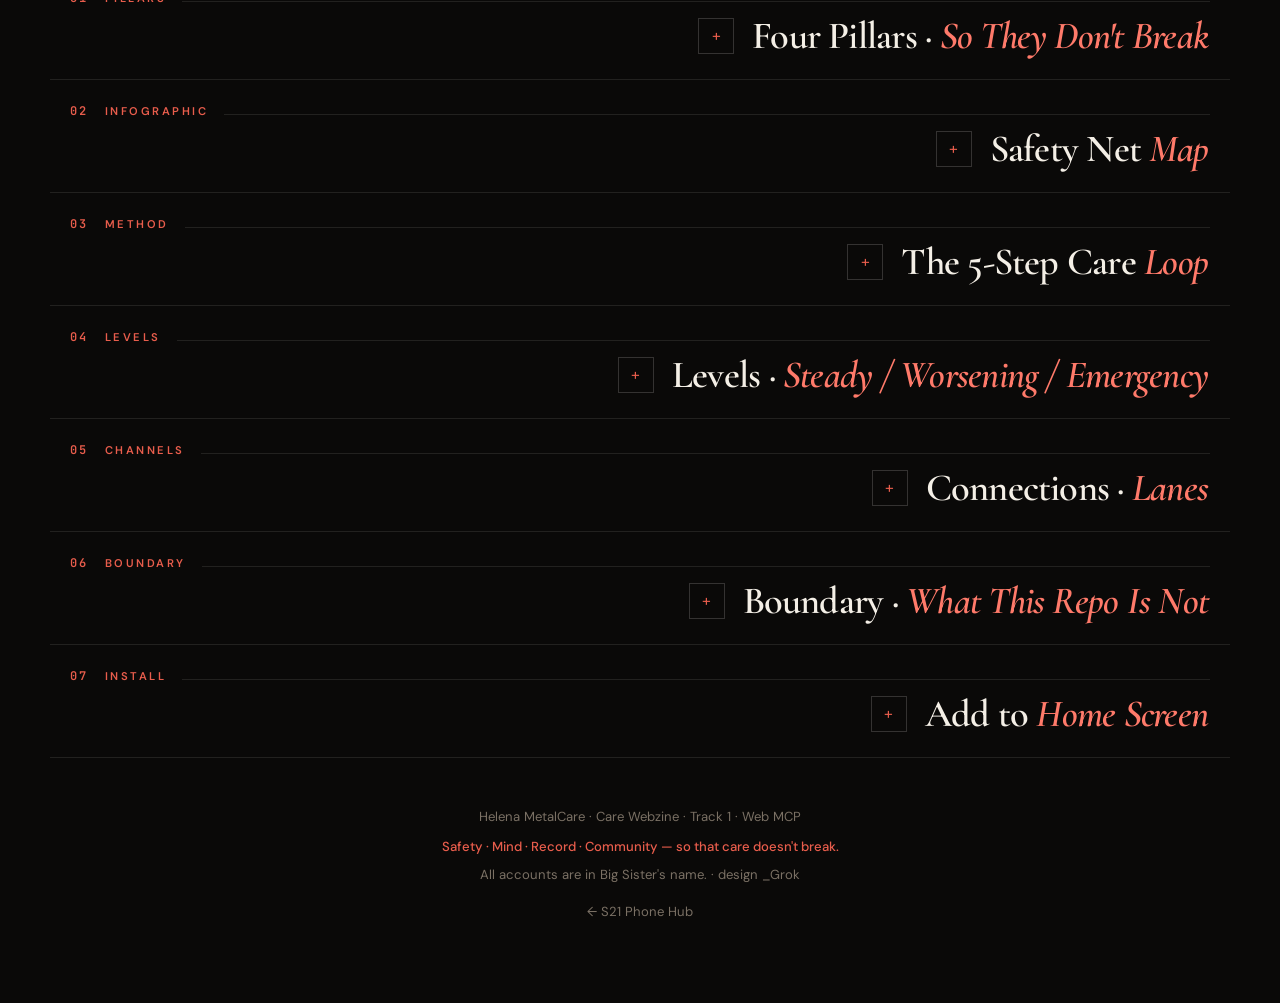
==== commit 52d491c6: "feat(webmcp): MetalCare landing page as a Web MCP The page gains a tool surface, not a new page: a s" ====
--- a/index.html
+++ b/index.html
@@ -58,6 +58,8 @@
 <link rel="icon" href="icons/favicon-16.png" type="image/png" sizes="16x16">
 <link rel="icon" href="icons/icon.svg" type="image/svg+xml">
 <link rel="apple-touch-icon" href="icons/apple-touch-icon.png" sizes="180x180">
+<link rel="stylesheet" href="mcp/metalcare.mcp.css">
+<meta name="webmcp" content="helena-metalcare">
 <link rel="mask-icon" href="icons/icon.svg" color="#e85d4c">
 <link rel="preconnect" href="https://fonts.googleapis.com">
 <link rel="preconnect" href="https://fonts.gstatic.com" crossorigin>
@@ -681,7 +683,7 @@
 </main>
 
 <footer class="site-foot shell">
-  <div>Helena MetalCare · Care Webzine · Track 1</div>
+  <div>Helena MetalCare · Care Webzine · Track 1 · <a href="#mcp" data-cursor>Web MCP</a></div>
   <div class="gold">Safety · Mind · Record · Community — so that care doesn't break.</div>
   <div style="margin-top:6px">All accounts are in Big Sister's name. · design _Grok</div>
   <p style="margin-top:16px"><a href="https://helena751107.github.io/helena_phone/" data-cursor>← S21 Phone Hub</a></p>
@@ -901,5 +903,6 @@
 
 })();
 </script>
+<script type="module" src="mcp/metalcare.mcp.js"></script>
 </body>
 </html>
--- a/mcp/metalcare.mcp.css
+++ b/mcp/metalcare.mcp.css
@@ -0,0 +1,369 @@
+/* HELENA METALCARE · WEB MCP DOCK
+   A small instrument panel: gold hairline, serif title, mono read-outs.
+   It borrows the webzine's own variables, so dark/light switch follows the page. */
+
+.wmcp {
+  position: fixed;
+  left: max(18px, calc(env(safe-area-inset-left, 0px) + 14px));
+  bottom: max(20px, calc(env(safe-area-inset-bottom, 0px) + 16px));
+  z-index: 170;
+  font-family: var(--sans);
+  color: var(--ink);
+  line-height: 1.5;
+}
+.wmcp, .wmcp * { box-sizing: border-box; }
+
+/* — seal — */
+.wmcp-seal {
+  position: relative;
+  width: 58px;
+  height: 58px;
+  padding: 0;
+  border-radius: 50%;
+  border: 1px solid rgba(212, 168, 75, .55);
+  background: radial-gradient(circle at 32% 26%, #1c1712, #0a0908 72%);
+  color: var(--gold-bright, #f0c75e);
+  display: grid;
+  place-items: center;
+  cursor: pointer;
+  box-shadow: 0 12px 32px rgba(0, 0, 0, .45), inset 0 0 0 4px rgba(212, 168, 75, .07);
+  transition: transform .35s var(--ease, cubic-bezier(.16,1,.3,1)), box-shadow .35s, border-color .35s;
+}
+.wmcp-seal::before {
+  content: "";
+  position: absolute;
+  inset: -7px;
+  border-radius: 50%;
+  border: 1px dashed rgba(212, 168, 75, .32);
+  animation: wmcp-spin 26s linear infinite;
+}
+.wmcp-seal::after {
+  content: "";
+  position: absolute;
+  inset: 6px;
+  border-radius: 50%;
+  border: 1px solid rgba(244, 239, 230, .09);
+}
+.wmcp-seal:hover { transform: translateY(-2px); border-color: var(--gold-bright, #f0c75e); box-shadow: 0 16px 40px rgba(0, 0, 0, .5), 0 0 0 5px rgba(212, 168, 75, .08); }
+.wmcp-seal:focus-visible { outline: 2px solid var(--gold-bright, #f0c75e); outline-offset: 4px; }
+.wmcp-seal[aria-expanded="true"] {
+  background: linear-gradient(160deg, var(--gold-bright, #f0c75e), var(--gold, #d4a84b));
+  color: #171208;
+  border-color: var(--gold-bright, #f0c75e);
+}
+.wmcp-seal[aria-expanded="true"]::after { border-color: rgba(23, 18, 8, .25); }
+.wmcp-seal-t { font-family: var(--mono); font-size: 10px; letter-spacing: .2em; margin-left: .2em; }
+.wmcp-dot {
+  position: absolute;
+  top: 7px;
+  right: 7px;
+  width: 6px;
+  height: 6px;
+  border-radius: 50%;
+  background: var(--teal, #3db8a8);
+  box-shadow: 0 0 9px var(--teal, #3db8a8);
+  animation: wmcp-blink 3.2s ease-in-out infinite;
+}
+.wmcp-seal[aria-expanded="true"] .wmcp-dot { background: #171208; box-shadow: none; }
+
+/* — panel — */
+.wmcp-panel {
+  position: absolute;
+  left: 0;
+  bottom: 74px;
+  width: min(432px, calc(100vw - 36px));
+  max-height: min(74vh, 700px);
+  display: flex;
+  flex-direction: column;
+  background: var(--paper-2, #12100e);
+  background: color-mix(in srgb, var(--paper-2, #12100e) 94%, transparent);
+  backdrop-filter: blur(22px) saturate(1.15);
+  -webkit-backdrop-filter: blur(22px) saturate(1.15);
+  border: 1px solid var(--rule2, rgba(244, 239, 230, .18));
+  border-radius: 3px;
+  box-shadow: 0 34px 90px rgba(0, 0, 0, .58);
+  opacity: 0;
+  transform: translateY(12px) scale(.985);
+  transform-origin: bottom left;
+  pointer-events: none;
+  transition: opacity .26s var(--ease, cubic-bezier(.16,1,.3,1)), transform .26s var(--ease, cubic-bezier(.16,1,.3,1));
+  overflow: hidden;
+}
+.wmcp-panel::before {
+  content: "";
+  position: absolute;
+  inset: 0 0 auto 0;
+  height: 2px;
+  background: linear-gradient(90deg, var(--gold, #d4a84b), rgba(212, 168, 75, 0) 46%, var(--coral, #e85d4c));
+}
+.wmcp-panel[data-open="true"] { opacity: 1; transform: none; pointer-events: auto; }
+
+.wmcp-head { position: relative; padding: 18px 18px 12px; border-bottom: 1px solid var(--rule, rgba(244,239,230,.1)); }
+.wmcp-kick {
+  display: flex;
+  align-items: center;
+  gap: 8px;
+  font-family: var(--mono);
+  font-size: 9px;
+  letter-spacing: .2em;
+  text-transform: uppercase;
+  color: var(--gold, #d4a84b);
+  margin-bottom: 6px;
+  padding-right: 30px; /* keep the transport chip clear of the close button */
+}
+.wmcp-kick i { width: 5px; height: 5px; border-radius: 50%; background: var(--teal, #3db8a8); box-shadow: 0 0 8px var(--teal, #3db8a8); animation: wmcp-blink 3.2s ease-in-out infinite; }
+.wmcp-chip {
+  font-family: var(--mono);
+  font-size: 9px;
+  letter-spacing: .06em;
+  text-transform: none;
+  color: var(--ink-dim, #b5a999);
+  border: 1px solid var(--rule, rgba(244,239,230,.1));
+  padding: 2px 7px;
+  border-radius: 999px;
+  white-space: nowrap;
+  margin-left: auto;
+}
+.wmcp-title {
+  font-family: var(--serif, serif);
+  font-weight: 600;
+  font-size: 24px;
+  line-height: 1.05;
+  letter-spacing: -.01em;
+  color: var(--ink);
+  margin: 0;
+}
+.wmcp-title em { font-style: italic; color: var(--coral-bright, #ff7a6a); font-weight: 400; }
+.wmcp-sub { margin: 6px 0 0; font-size: 11px; font-weight: 300; color: var(--ink-mute, #7a7064); }
+.wmcp-sub code { font-family: var(--mono); font-size: 10px; color: var(--ink-dim, #b5a999); }
+.wmcp-x {
+  position: absolute;
+  top: 12px;
+  right: 12px;
+  width: 28px;
+  height: 28px;
+  display: grid;
+  place-items: center;
+  background: none;
+  border: 1px solid transparent;
+  border-radius: 2px;
+  color: var(--ink-mute, #7a7064);
+  font-size: 12px;
+  cursor: pointer;
+  transition: .2s;
+}
+.wmcp-x:hover { color: var(--ink); border-color: var(--rule2, rgba(244,239,230,.18)); }
+
+/* — tabs — */
+.wmcp-tabs { display: flex; gap: 2px; padding: 0 10px; border-bottom: 1px solid var(--rule, rgba(244,239,230,.1)); }
+.wmcp-tab {
+  appearance: none;
+  background: none;
+  border: 0;
+  border-bottom: 1px solid transparent;
+  padding: 10px 9px 9px;
+  margin-bottom: -1px;
+  font-family: var(--mono);
+  font-size: 9.5px;
+  letter-spacing: .16em;
+  text-transform: uppercase;
+  color: var(--ink-mute, #7a7064);
+  cursor: pointer;
+  transition: color .2s, border-color .2s;
+}
+.wmcp-tab:hover { color: var(--ink-dim, #b5a999); }
+.wmcp-tab[aria-selected="true"] { color: var(--gold, #d4a84b); border-bottom-color: var(--gold, #d4a84b); }
+
+/* — body — */
+.wmcp-body {
+  flex: 1;
+  min-height: 0;
+  overflow: auto;
+  overscroll-behavior: contain;
+  scrollbar-width: thin;
+  scrollbar-color: rgba(212, 168, 75, .35) transparent;
+}
+.wmcp-body::-webkit-scrollbar, .wmcp-out::-webkit-scrollbar { width: 7px; height: 7px; }
+.wmcp-body::-webkit-scrollbar-thumb, .wmcp-out::-webkit-scrollbar-thumb { background: rgba(212, 168, 75, .28); }
+.wmcp-body::-webkit-scrollbar-track, .wmcp-out::-webkit-scrollbar-track { background: transparent; }
+.wmcp-tabpanel { display: none; padding: 13px 14px 16px; }
+.wmcp-tabpanel[data-on="true"] { display: block; }
+.wmcp-group {
+  display: flex;
+  align-items: center;
+  gap: 9px;
+  margin: 4px 0 7px;
+  font-family: var(--mono);
+  font-size: 8.5px;
+  letter-spacing: .2em;
+  text-transform: uppercase;
+  color: var(--ink-mute, #7a7064);
+}
+.wmcp-group:not(:first-child) { margin-top: 16px; }
+.wmcp-group::after { content: ""; flex: 1; height: 1px; background: var(--rule, rgba(244,239,230,.1)); }
+
+.wmcp-tool {
+  display: grid;
+  grid-template-columns: 20px 1fr 12px;
+  align-items: start;
+  column-gap: 8px;
+  width: 100%;
+  text-align: left;
+  font: inherit;
+  color: inherit;
+  background: none;
+  border: 1px solid transparent;
+  border-left: 2px solid transparent;
+  border-radius: 2px;
+  padding: 7px 8px 7px 9px;
+  cursor: pointer;
+  transition: background .18s, border-color .18s;
+}
+.wmcp-tool:hover { background: color-mix(in srgb, var(--paper-3, #1a1714) 62%, transparent); border-color: var(--rule, rgba(244,239,230,.1)); border-left-color: var(--gold, #d4a84b); }
+.wmcp-tool .n { font-family: var(--mono); font-size: 8.5px; color: var(--ink-mute, #7a7064); padding-top: 3px; }
+.wmcp-tool .nm { font-family: var(--mono); font-size: 11.5px; letter-spacing: -.01em; color: var(--ink); }
+.wmcp-tool .ds { grid-column: 2; font-size: 10.5px; font-weight: 300; line-height: 1.45; color: var(--ink-mute, #7a7064); margin-top: 2px; }
+.wmcp-tool .go { grid-column: 3; grid-row: 1 / 3; align-self: center; color: var(--gold, #d4a84b); opacity: 0; transform: translateX(-3px); transition: .18s; }
+.wmcp-tool:hover .go { opacity: .85; transform: none; }
+
+/* — run — */
+.wmcp-label {
+  display: block;
+  font-family: var(--mono);
+  font-size: 8.5px;
+  letter-spacing: .18em;
+  text-transform: uppercase;
+  color: var(--ink-mute, #7a7064);
+  margin: 0 0 5px;
+}
+.wmcp-select, .wmcp-input {
+  width: 100%;
+  background: var(--paper, #0a0908);
+  color: var(--ink);
+  border: 1px solid var(--rule2, rgba(244,239,230,.18));
+  border-radius: 2px;
+  font-family: var(--mono);
+  font-size: 11px;
+  padding: 8px 9px;
+}
+.wmcp-select { margin-bottom: 7px; }
+.wmcp-input { resize: vertical; line-height: 1.55; min-height: 96px; }
+.wmcp-select:focus, .wmcp-input:focus { outline: none; border-color: var(--gold, #d4a84b); }
+.wmcp-hint { margin: 6px 0 10px; font-size: 10.5px; font-weight: 300; line-height: 1.55; color: var(--ink-mute, #7a7064); }
+.wmcp-hint code { font-family: var(--mono); font-size: 10px; color: var(--ink-dim, #b5a999); }
+.wmcp-run {
+  width: 100%;
+  margin-top: 10px;
+  padding: 10px 12px;
+  display: flex;
+  justify-content: center;
+  gap: 10px;
+  border: 0;
+  border-radius: 2px;
+  background: linear-gradient(180deg, var(--gold-bright, #f0c75e), var(--gold, #d4a84b));
+  color: #171208;
+  font-family: var(--mono);
+  font-size: 10px;
+  font-weight: 500;
+  letter-spacing: .16em;
+  text-transform: uppercase;
+  cursor: pointer;
+  transition: filter .2s, transform .2s;
+}
+.wmcp-run:hover { filter: brightness(1.07); }
+.wmcp-run:active { transform: translateY(1px); }
+.wmcp-key { opacity: .55; letter-spacing: .04em; }
+.wmcp-meta {
+  display: flex;
+  justify-content: space-between;
+  margin-top: 8px;
+  font-family: var(--mono);
+  font-size: 9px;
+  letter-spacing: .06em;
+  color: var(--ink-mute, #7a7064);
+}
+.wmcp-out {
+  margin: 9px 0 0;
+  padding: 10px;
+  min-height: 44px;
+  max-height: 260px;
+  overflow: auto;
+  background: var(--paper, #0a0908);
+  border: 1px solid var(--rule, rgba(244,239,230,.1));
+  border-radius: 2px;
+  font-family: var(--mono);
+  font-size: 10px;
+  line-height: 1.55;
+  white-space: pre-wrap;
+  word-break: break-word;
+  color: var(--ink-dim, #b5a999);
+}
+.wmcp-out.err { color: var(--coral-bright, #ff7a6a); border-color: rgba(232, 93, 76, .45); }
+.wmcp-chips { display: flex; flex-wrap: wrap; gap: 6px; margin: 2px 0 10px; }
+.wmcp-chips .wmcp-chip { margin-left: 0; }
+.wmcp-state { max-height: 300px; min-height: 120px; }
+
+/* — bottom fade: signals the tool list scrolls — */
+.wmcp-panel::after {
+  content: "";
+  display: none;
+  position: absolute;
+  left: 1px;
+  right: 1px;
+  bottom: 31px;
+  height: 22px;
+  pointer-events: none;
+  background: linear-gradient(to top, var(--paper-2, #12100e), rgba(18, 16, 14, 0));
+  opacity: .85;
+}
+/* only over the scrolling tool list, never over a result */
+.wmcp-panel:has([data-panel="tools"][data-on="true"])::after { display: block; }
+[data-theme="light"] .wmcp-panel::after { background: linear-gradient(to top, #fffdf8, rgba(255, 253, 248, 0)); }
+
+/* — foot — */
+.wmcp-foot {
+  display: flex;
+  justify-content: space-between;
+  gap: 10px;
+  padding: 8px 14px;
+  border-top: 1px solid var(--rule, rgba(244,239,230,.1));
+  font-family: var(--mono);
+  font-size: 8.5px;
+  letter-spacing: .06em;
+  color: var(--ink-mute, #7a7064);
+}
+
+/* — spot — */
+.wmcp-spot {
+  outline: 2px solid var(--gold, #d4a84b) !important;
+  outline-offset: 8px !important;
+  box-shadow: 0 0 0 9px rgba(212, 168, 75, .13) !important;
+  transition: outline-color .25s, box-shadow .25s;
+}
+
+/* the light paper needs a little more separation than the dark one */
+[data-theme="light"] .wmcp-panel {
+  background: var(--paper-3, #fffdf8);
+  border-color: rgba(26, 21, 16, .22);
+  box-shadow: 0 30px 80px rgba(52, 38, 16, .22), 0 2px 0 rgba(255, 255, 255, .6) inset;
+}
+[data-theme="light"] .wmcp-select,
+[data-theme="light"] .wmcp-input,
+[data-theme="light"] .wmcp-out { background: #fffdf8; }
+[data-theme="light"] .wmcp-seal { box-shadow: 0 12px 30px rgba(52, 38, 16, .28), inset 0 0 0 4px rgba(212, 168, 75, .07); }
+
+@keyframes wmcp-spin { to { transform: rotate(360deg); } }
+@keyframes wmcp-blink { 0%, 100% { opacity: 1; } 50% { opacity: .35; } }
+
+@media (max-width: 640px) {
+  .wmcp { left: 12px; bottom: max(12px, calc(env(safe-area-inset-bottom, 0px) + 10px)); }
+  .wmcp-seal { width: 52px; height: 52px; }
+  .wmcp-panel { position: fixed; left: 10px; right: 10px; bottom: calc(74px + env(safe-area-inset-bottom, 0px)); width: auto; max-height: 76vh; transform-origin: bottom center; }
+  .wmcp-title { font-size: 21px; }
+}
+@media (prefers-reduced-motion: reduce) {
+  .wmcp-seal::before, .wmcp-dot, .wmcp-kick i { animation: none !important; }
+  .wmcp-panel { transition: opacity .12s linear; transform: none; }
+}
+
+@media print { .wmcp { display: none !important; } }
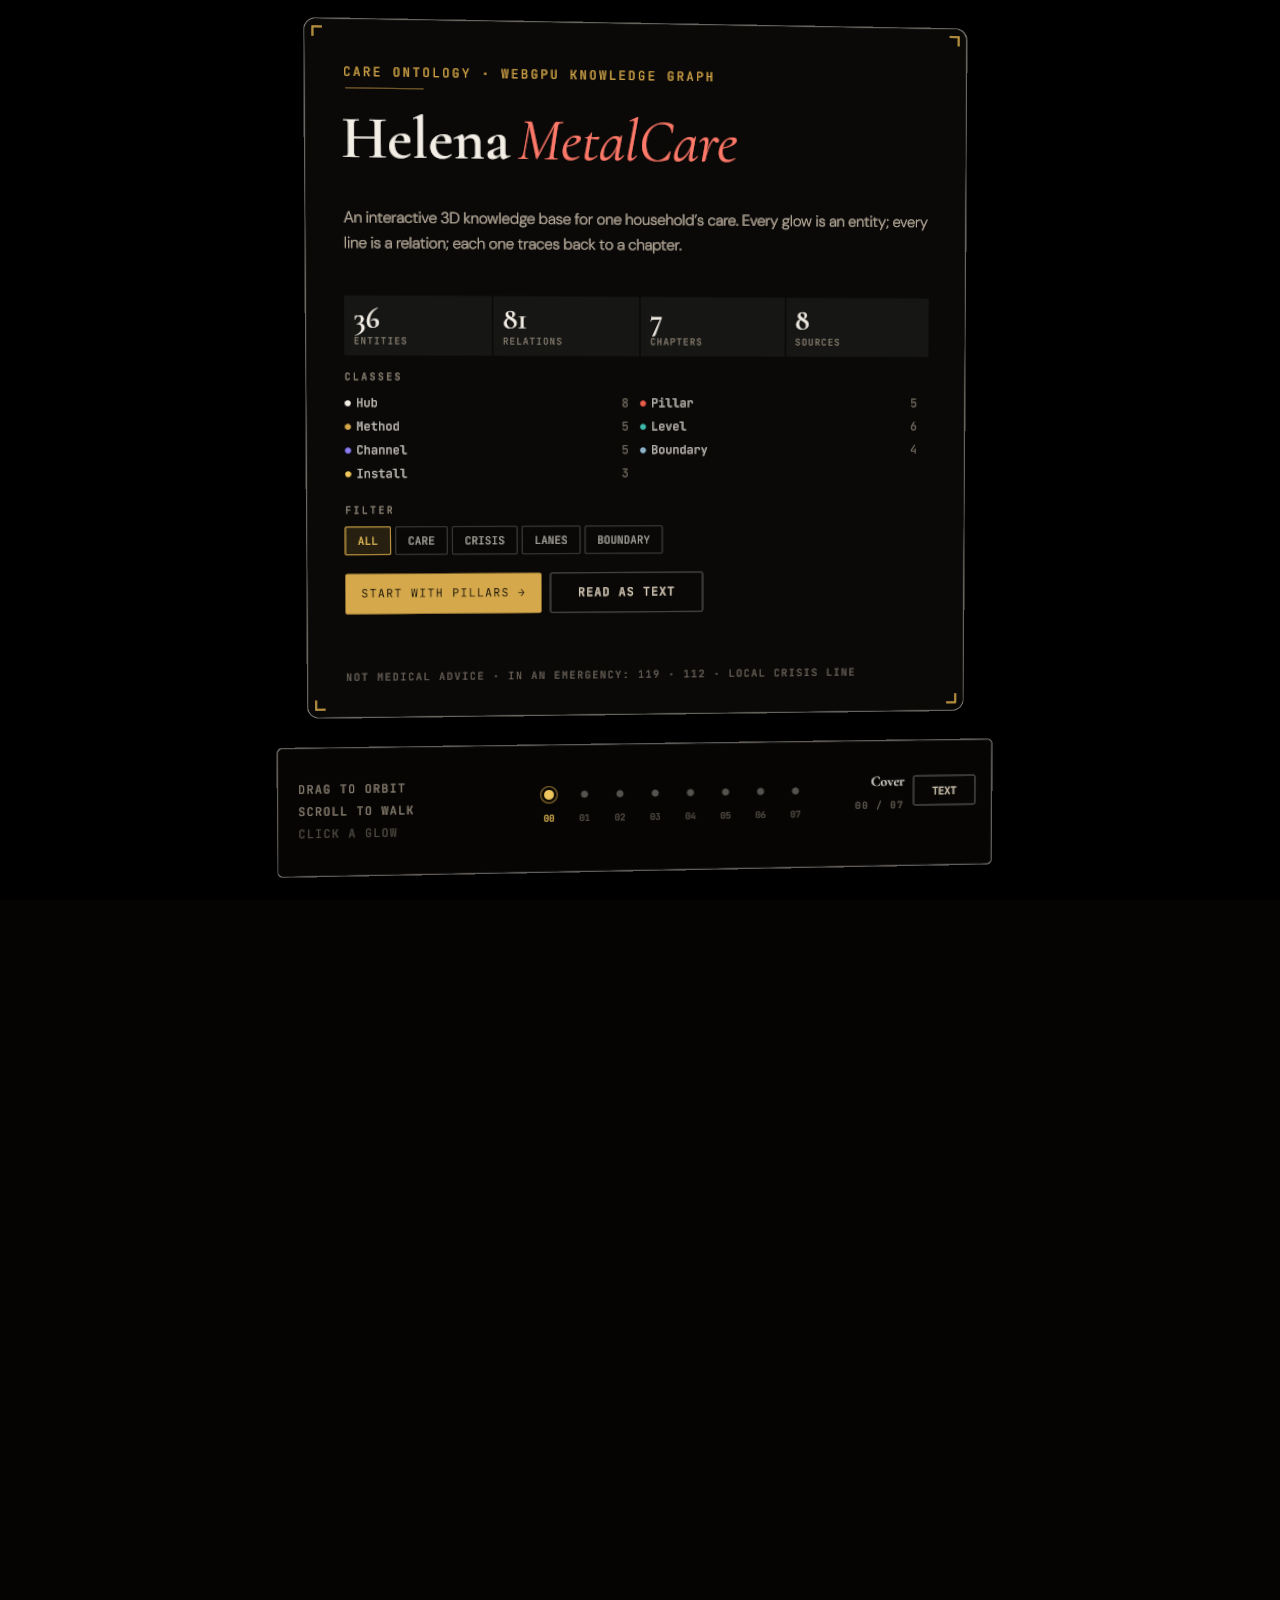
==== commit deaee683: "feat(ontoviz): 랜딩 페이지 자체를 WebGPU 3D 온톨로지로 — 8개 역, 36개 엔티티, 81개 관계 페이지를 "대시보드 위의 작은 그래프"가 아니라, 페이지 전체" ====
--- a/index.html
+++ b/index.html
@@ -59,6 +59,7 @@
 <link rel="icon" href="icons/icon.svg" type="image/svg+xml">
 <link rel="apple-touch-icon" href="icons/apple-touch-icon.png" sizes="180x180">
 <link rel="stylesheet" href="mcp/metalcare.mcp.css">
+<link rel="stylesheet" href="ontoviz/onto.css">
 <meta name="webmcp" content="helena-metalcare">
 <link rel="mask-icon" href="icons/icon.svg" color="#e85d4c">
 <link rel="preconnect" href="https://fonts.googleapis.com">
@@ -903,6 +904,7 @@
 
 })();
 </script>
+<script type="importmap">{"imports":{"three":"./ontoviz/vendor/three/build/three.webgpu.js","three/webgpu":"./ontoviz/vendor/three/build/three.webgpu.js","three/tsl":"./ontoviz/vendor/three/build/three.tsl.js","three/addons/":"./ontoviz/vendor/three/examples/jsm/"}}</script>
 <script type="module" src="mcp/metalcare.mcp.js"></script>
 </body>
 </html>
--- a/mcp/metalcare.mcp.css
+++ b/mcp/metalcare.mcp.css
@@ -6,7 +6,7 @@
   position: fixed;
   left: max(18px, calc(env(safe-area-inset-left, 0px) + 14px));
   bottom: max(20px, calc(env(safe-area-inset-bottom, 0px) + 16px));
-  z-index: 170;
+  z-index: 420;
   font-family: var(--sans);
   color: var(--ink);
   line-height: 1.5;
--- a/ontoviz/onto.css
+++ b/ontoviz/onto.css
@@ -0,0 +1,64 @@
+/* METALCARE 3D — the canvas is the page. No floating HTML dashboard. */
+
+html[data-onto="on"] { scroll-behavior: auto; background: #050403; }
+html[data-onto="on"] body { margin: 0; background: #050403; }
+
+html[data-onto="on"] body > .masthead,
+html[data-onto="on"] .chapter-rail,
+html[data-onto="on"] .spine,
+html[data-onto="on"] .to-top,
+html[data-onto="on"] .cursor,
+html[data-onto="on"] .cursor-dot,
+html[data-onto="on"] .cover,
+html[data-onto="on"] .marquee,
+html[data-onto="on"] main,
+html[data-onto="on"] .site-foot,
+html[data-onto="on"] .nav-backdrop { display: none !important; }
+
+.onto { position: relative; z-index: 1; }
+
+#ontoGl {
+  position: fixed; inset: 0; z-index: 0;
+  background: #050403;
+}
+#ontoGl canvas {
+  display: block; width: 100% !important; height: 100% !important;
+  background: #050403;
+  touch-action: pan-y;
+}
+.ov-scroll { width: 1px; height: 800vh; pointer-events: none; }
+
+html[data-onto="off"] .onto { display: none !important; }
+
+/* node hover tooltip from the GPU graph runtime */
+.scene-tooltip {
+  background: rgba(8,7,6,.92);
+  border: 1px solid rgba(212,168,75,.42);
+  padding: 7px 10px;
+  font: 500 10px/1.4 "JetBrains Mono", ui-monospace, monospace;
+  letter-spacing: .06em;
+  text-transform: uppercase;
+  color: #f4efe6;
+  box-shadow: 0 18px 44px -22px rgba(0,0,0,.95);
+  backdrop-filter: blur(8px);
+}
+
+/* text-mode skip link: invisible unless focused */
+.ov-sr {
+  position: fixed; left: 12px; top: 12px; z-index: 50;
+  padding: 10px 14px;
+  background: #f4efe6; color: #0a0908;
+  font: 500 12px/1 "JetBrains Mono", ui-monospace, monospace;
+  letter-spacing: .08em; text-transform: uppercase;
+  transform: translateY(-180%);
+  transition: transform .18s ease;
+}
+.ov-sr:focus { transform: none; }
+
+@media (prefers-reduced-motion: reduce) {
+  .ov-sr { transition: none; }
+}
+
+/* MCP dock sits above the 3D scene when opened by a tool */
+html[data-onto="on"] .wmcp { left: auto; right: 16px; bottom: 16px; }
+html[data-onto="on"] .wmcp-seal { display: none; }
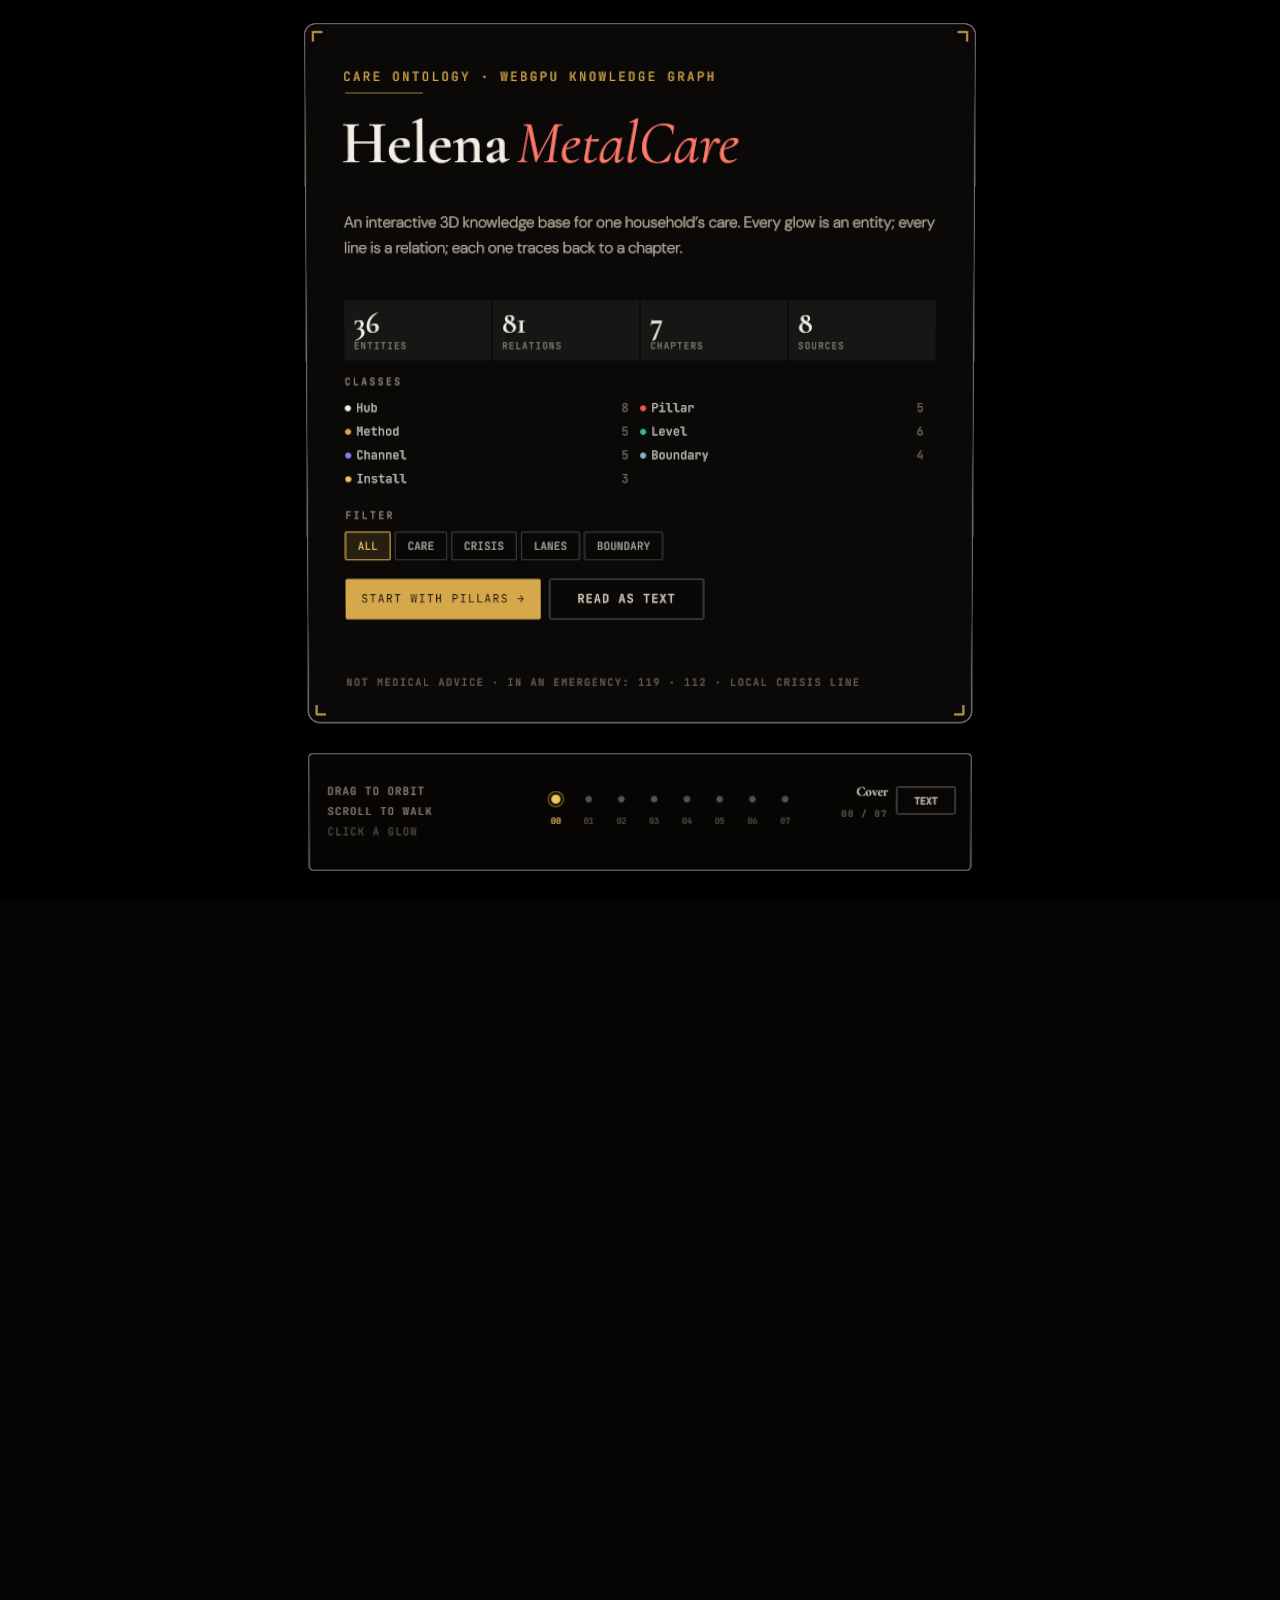
==== commit 19117917: "fix(ontoviz): 스크롤이 주인 — 카메라는 스스로 움직이지 않는다 - 스크롤 핸들러가 위치를 직접 읽어 역에 '컷'만 한다. 카메라 트윈 없음,   scrollY를 코드가" ====
--- a/index.html
+++ b/index.html
@@ -624,6 +624,7 @@
 <section class="chapter shell" id="boundary">
   <div class="ch-label"><span class="num">06</span><span>Boundary</span><span class="line"></span></div>
   <h2 class="ch-title">Boundary · <em>What This Repo Is Not</em></h2>
+  <p class="ch-deck">Not a diagnosis, not legal advice, not a medical record. A household sketch you can check against official guidance.</p>
   <div class="g2">
     <div class="ed-card reveal">
       <div class="pulse-ring" aria-hidden="true"><span>T1</span></div>
